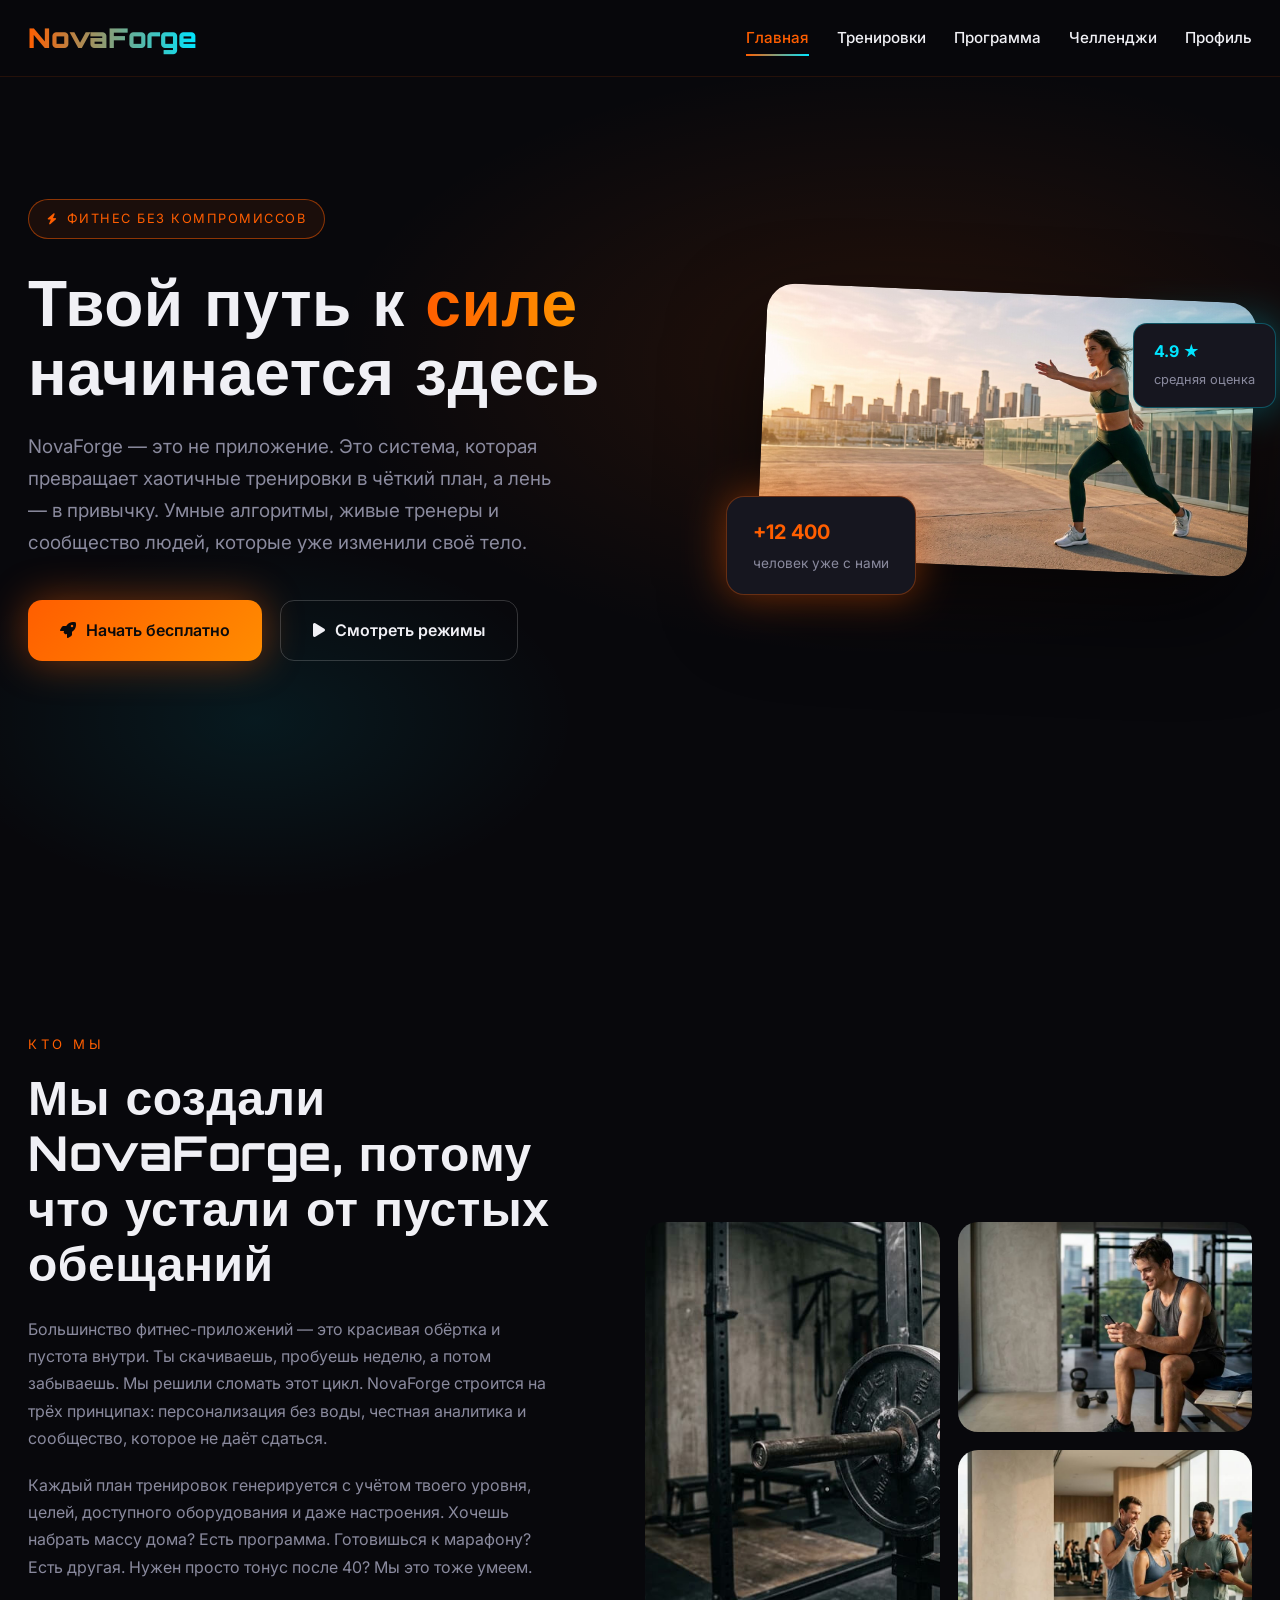
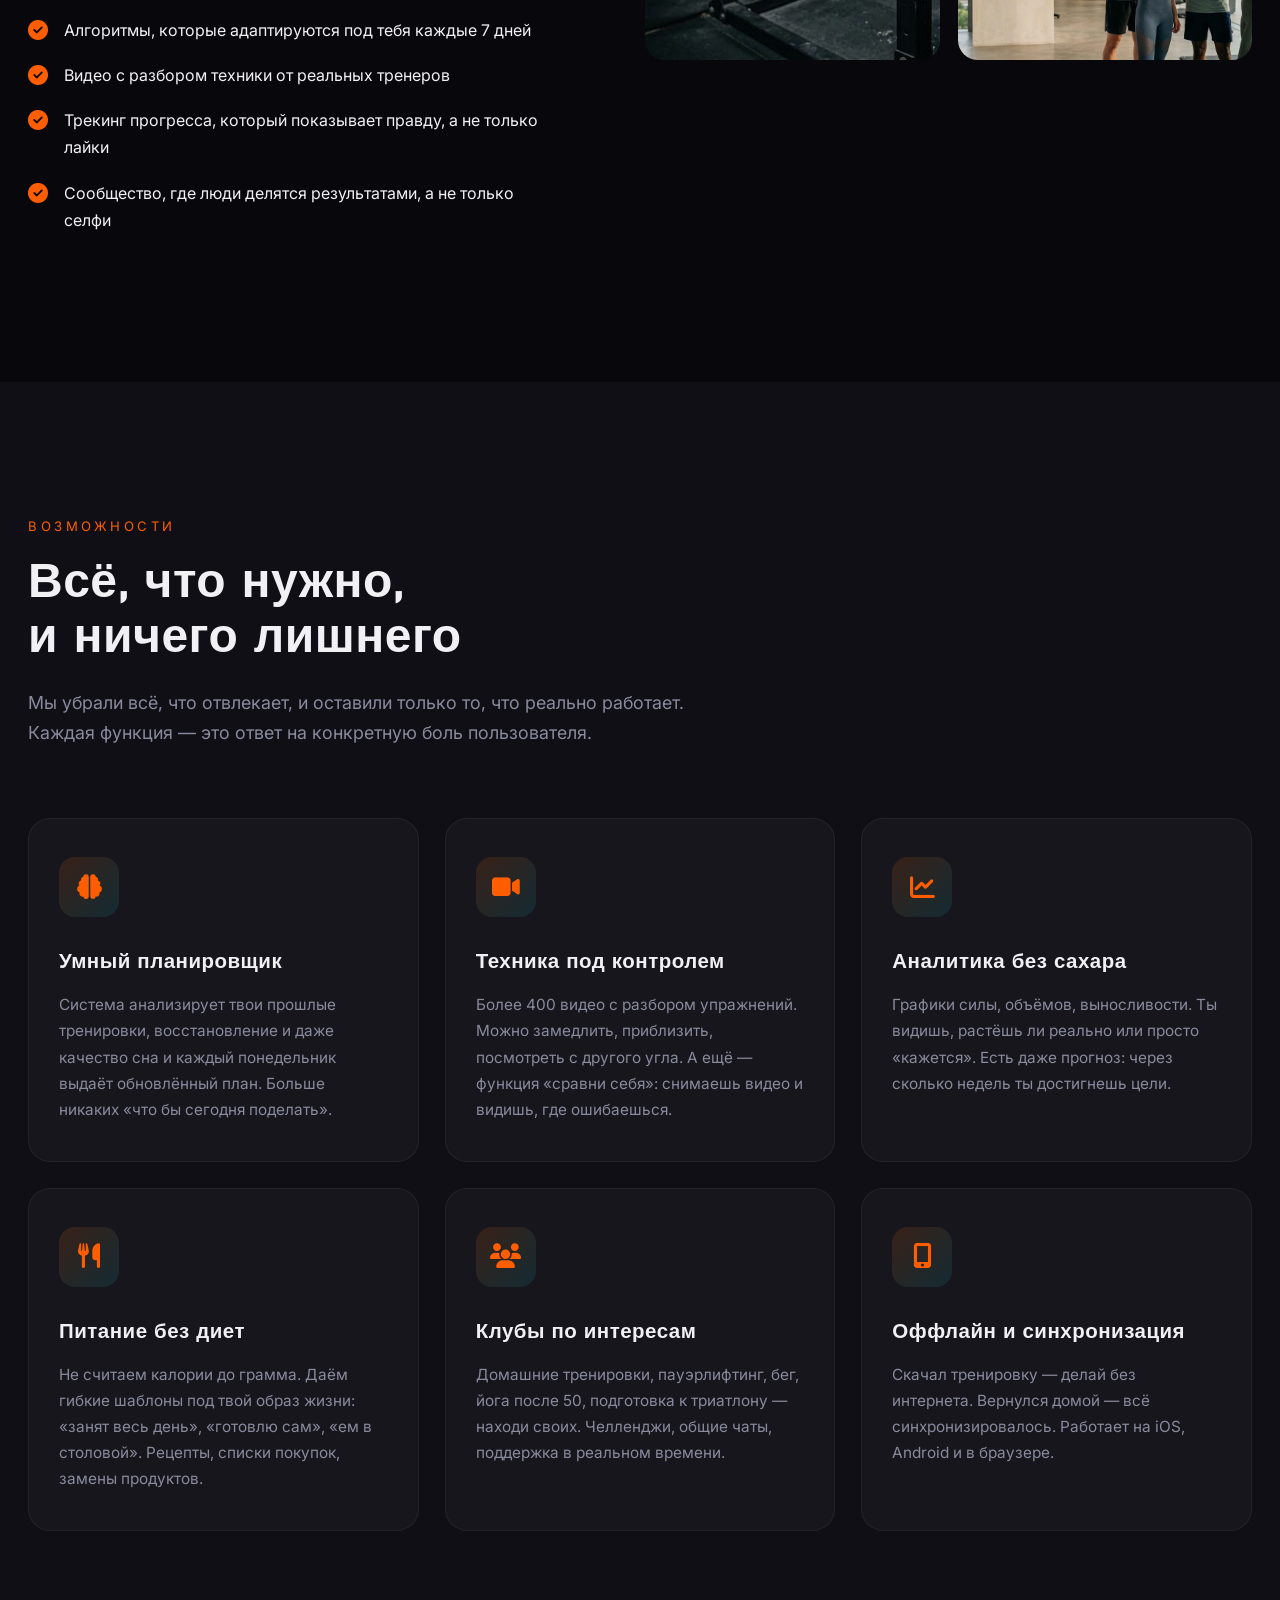
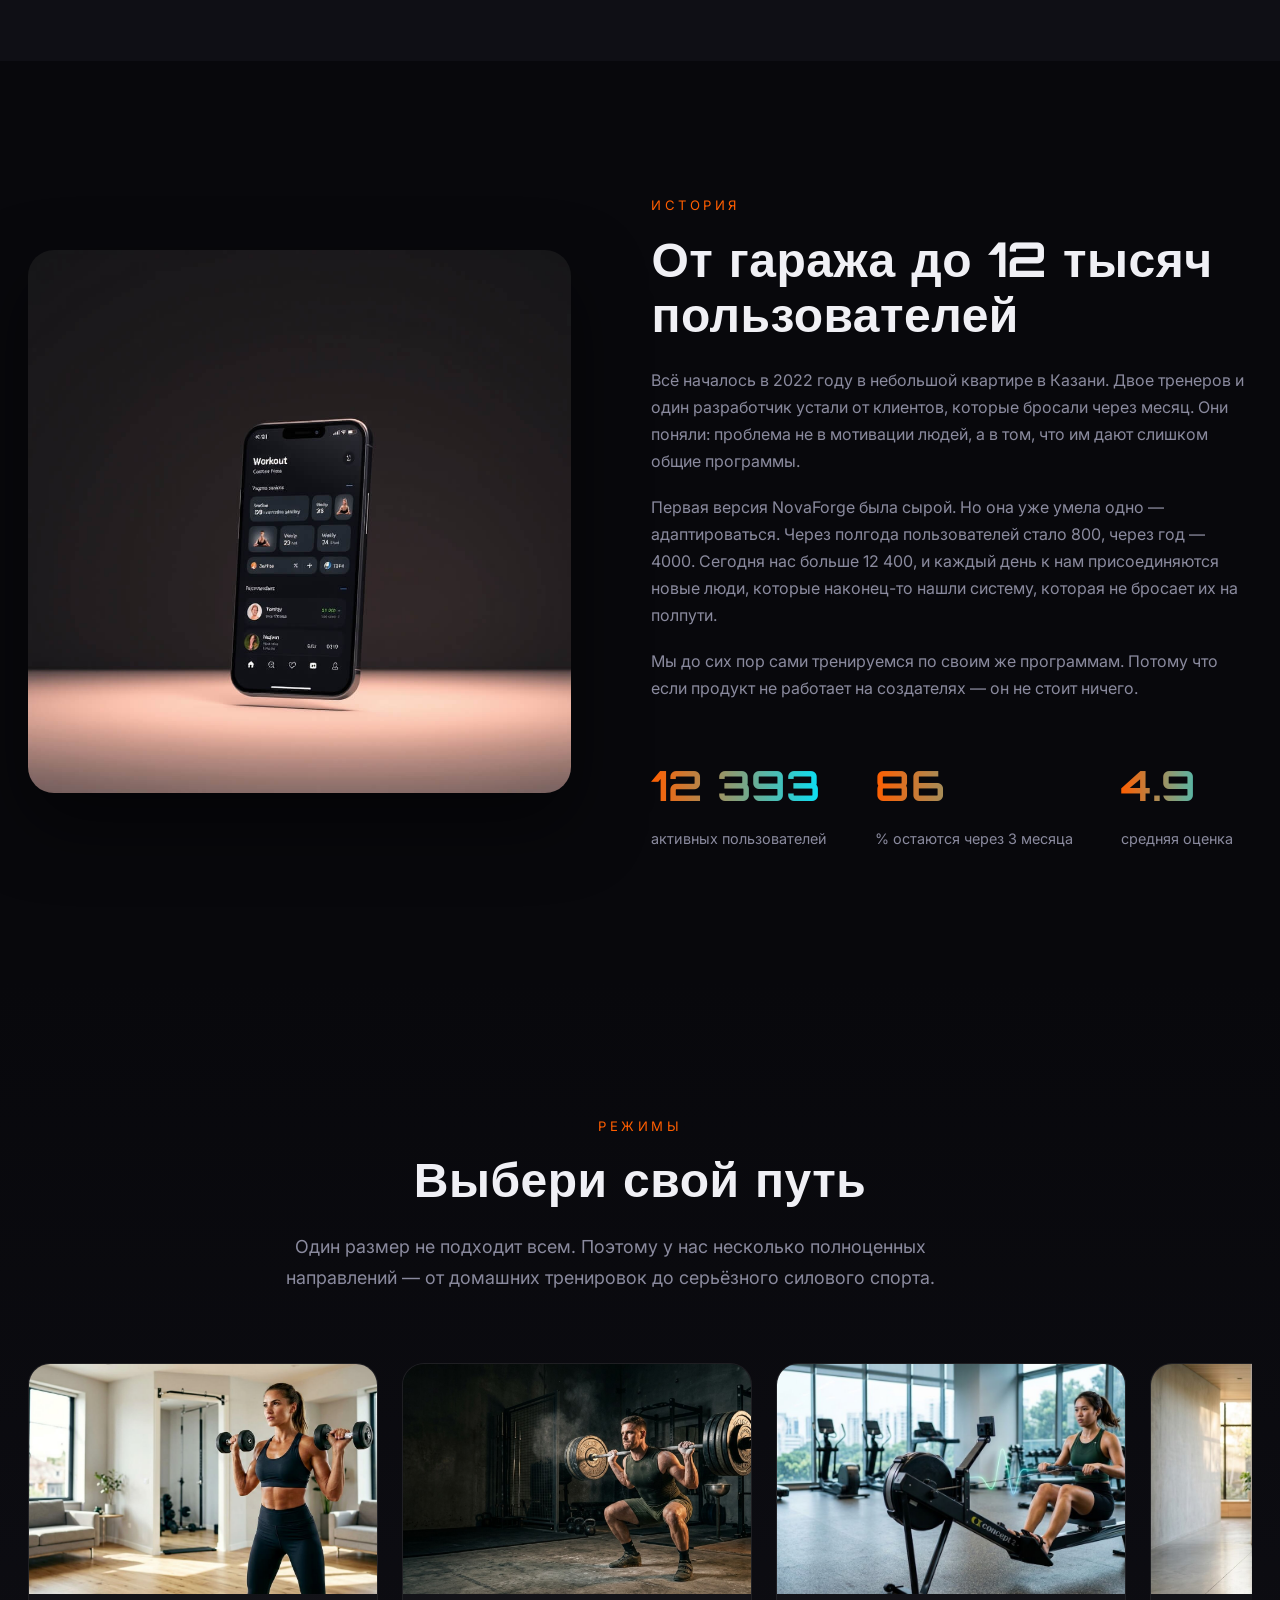
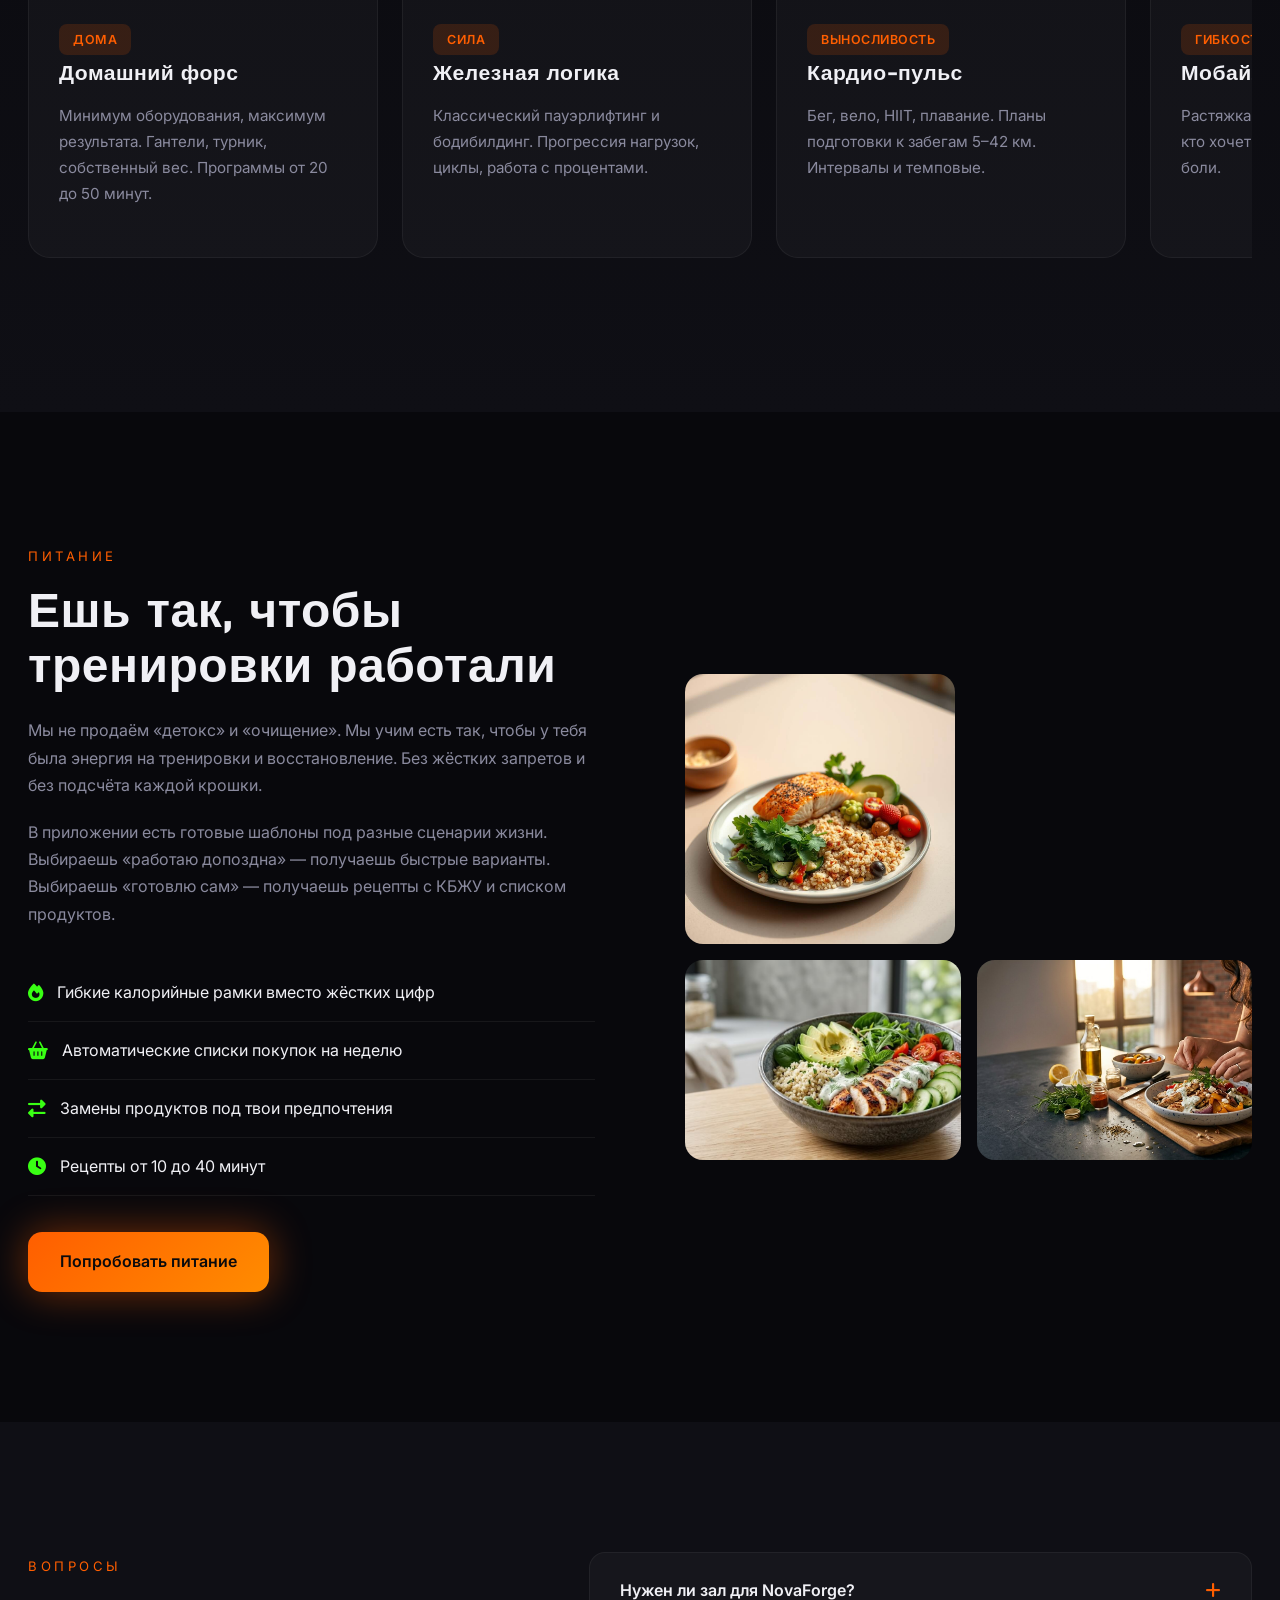
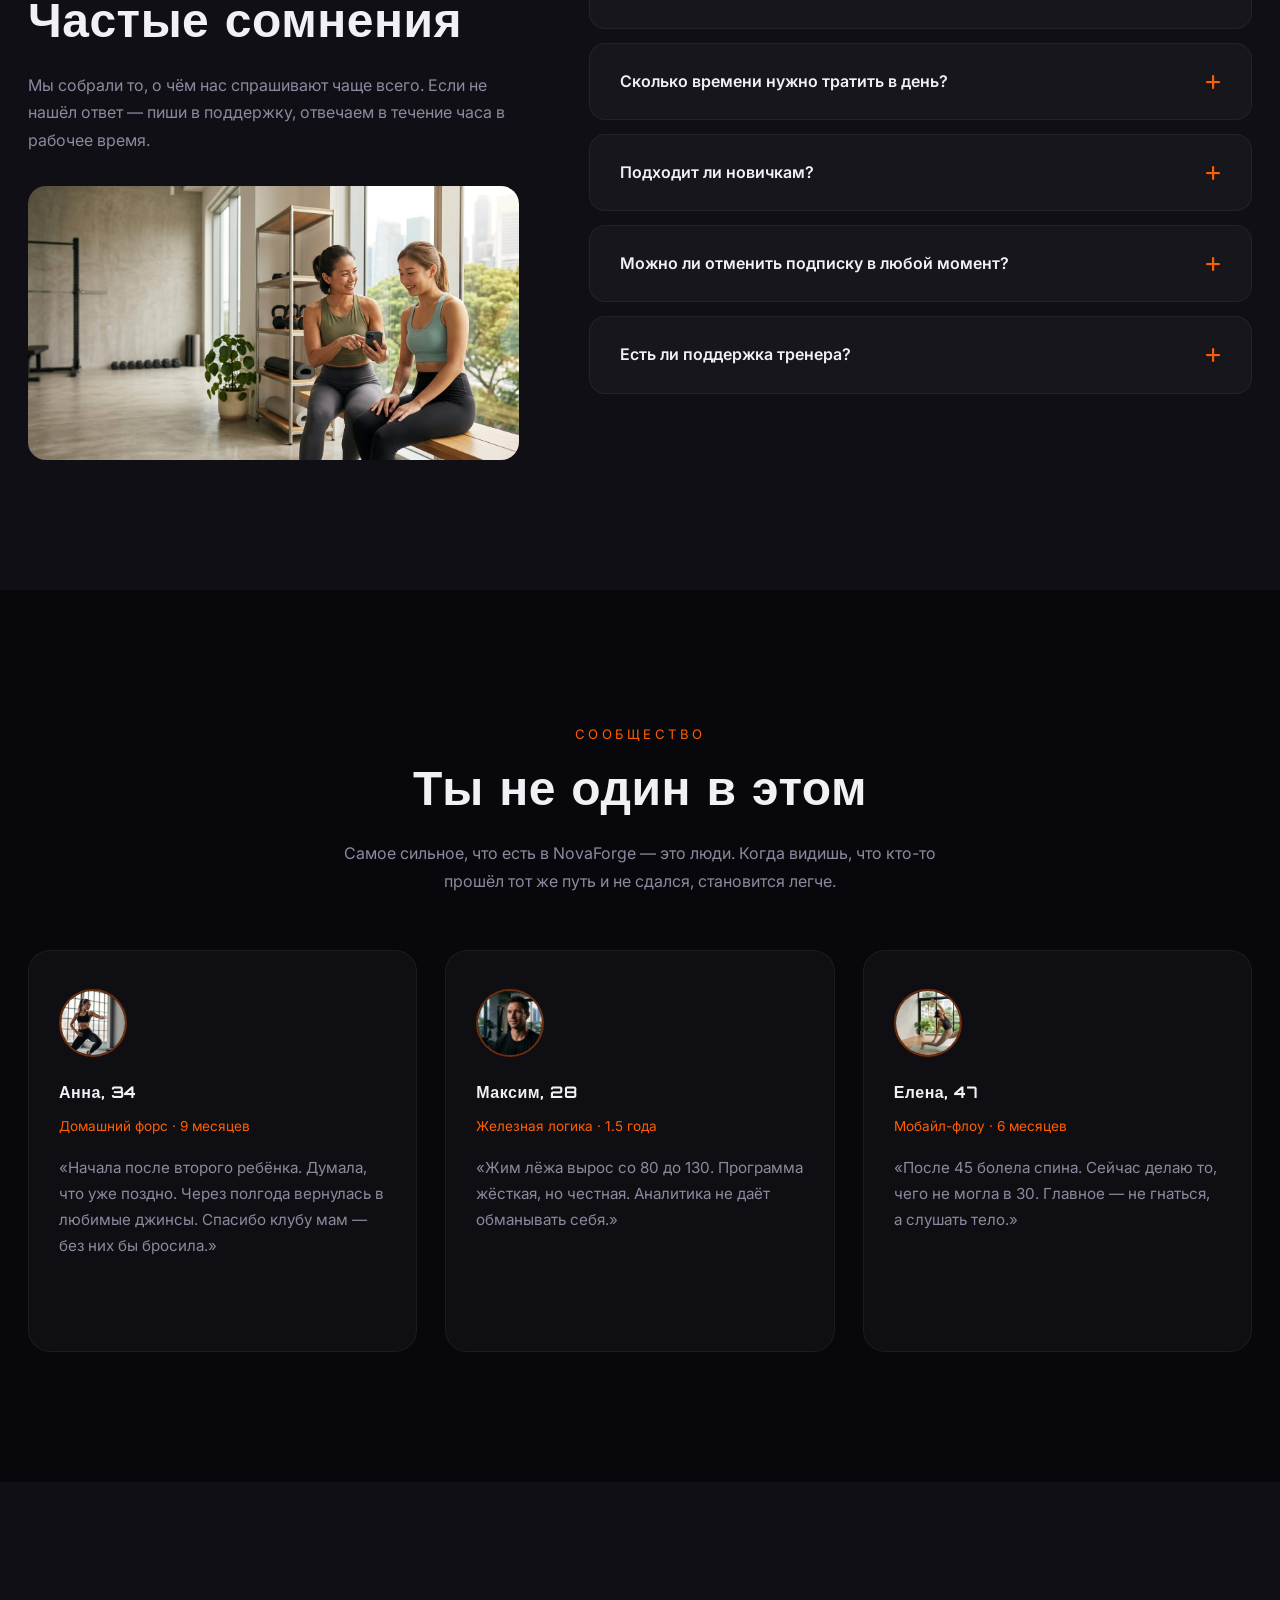
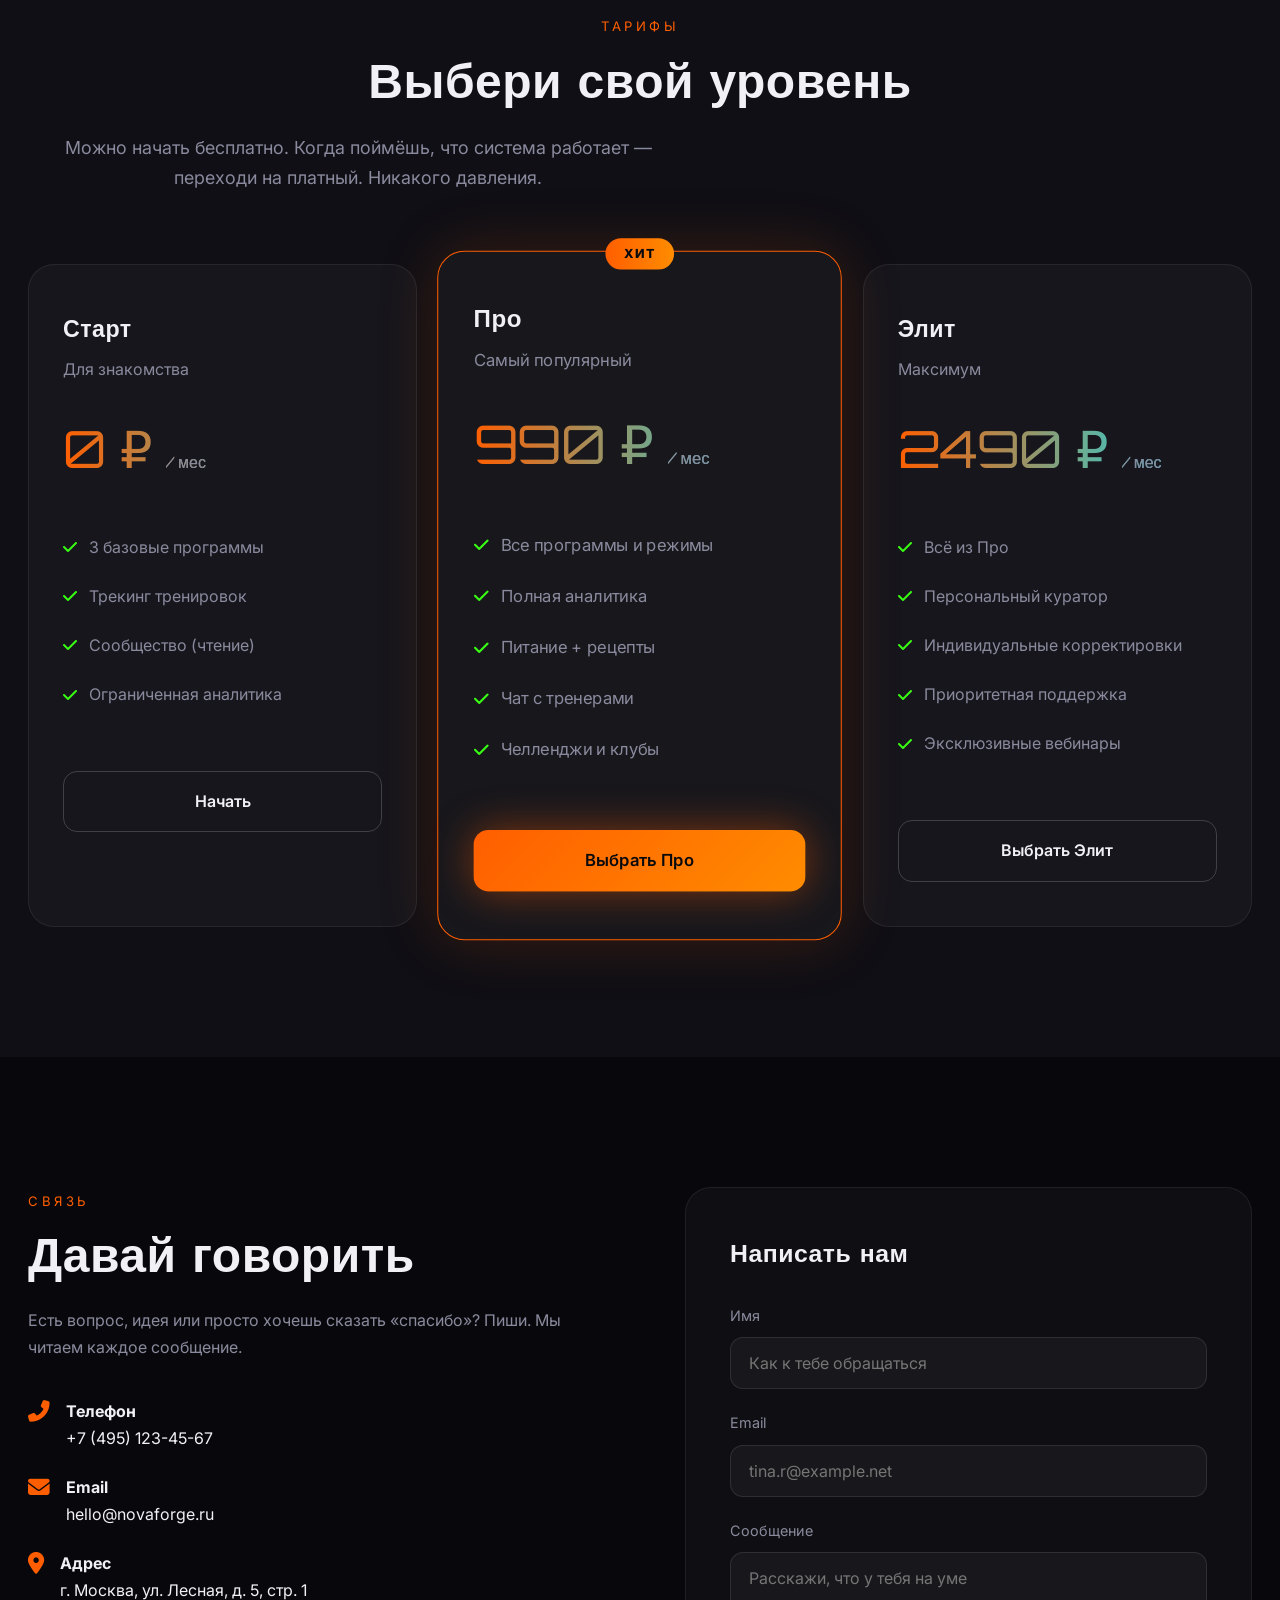
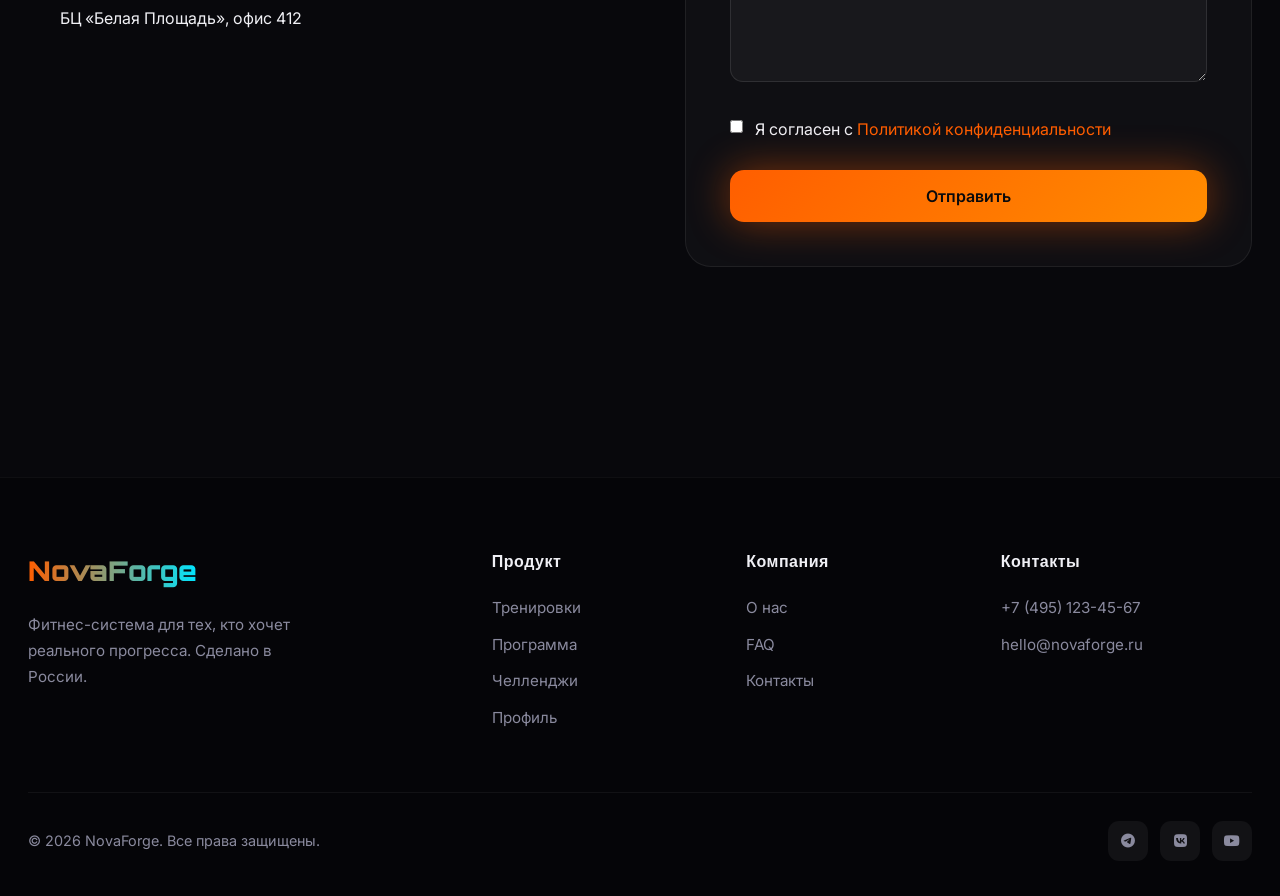
==== index.html @ 3a5d957c "first commit" ====
<!DOCTYPE html>
<html lang="ru">
<head>
<meta charset="UTF-8">
<meta name="viewport" content="width=device-width, initial-scale=1.0">
<title>NovaForge — Фитнес, который меняет правила</title>
<meta name="description" content="NovaForge — мощное фитнес-приложение для реальных результатов. Умные тренировки, питание, аналитика и сообщество. Сделано в России.">
<link rel="stylesheet" href="https://cdnjs.cloudflare.com/ajax/libs/font-awesome/6.5.1/css/all.min.css">
<link rel="stylesheet" href="style.css">
<link href="https://fonts.googleapis.com/css2?family=Orbitron:wght@600;800;900&family=Inter:wght@300;400;500;600;700&display=swap" rel="stylesheet">
</head>
<body>

<!-- HEADER -->
<header id="header">
<div class="container header-inner">
<a href="#" class="logo">NovaForge</a>
<nav class="nav">
<a href="index.html" class="active">Главная</=a>
<a href="training.html">Тренировки</a>
<a href="week.html">Программа</a>
<a href="challenges.html" >Челленджи</a>
<a href="profile.html">Профиль</a>
</nav>
<div class="burger" id="burger">
<span></span><span></span><span></span>
</div>
</div>
</header>

<!-- MOBILE MENU -->
<div class="mobile-menu" id="mobileMenu">
<a href="index.html">Главная</a>
<a href="training.html">Тренировки</a>
<a href="week.html">Программа</a>
<a href="challenges.html">Челленджи</a>
<a href="profile.html">Профиль</a>
</div>

<main>
    <!-- HERO -->
<section class="hero">
<div class="hero-bg"></div>
<div class="container hero-grid">
<div>
<div class="hero-badge"><i class="fas fa-bolt"></i> ФИТНЕС БЕЗ КОМПРОМИССОВ</div>
<h1>Твой путь к <span>силе</span><br>начинается здесь</h1>
<p>NovaForge — это не приложение. Это система, которая превращает хаотичные тренировки в чёткий план, а лень — в привычку. Умные алгоритмы, живые тренеры и сообщество людей, которые уже изменили своё тело.</p>
<div class="hero-btns">
<a href="#pricing" class="btn btn-primary"><i class="fas fa-rocket"></i> Начать бесплатно</a>
<a href="training.html" class="btn btn-outline"><i class="fas fa-play"></i> Смотреть режимы</a>
</div>
</div>
<div class="hero-visual">
<div class="hero-img-wrap">
<img src="images/main.jpeg" alt="NovaForge App">
</div>
<div class="hero-float">
<strong style="color:var(--accent);font-size:1.25rem">+12 400</strong><br>
<span style="font-size:0.85rem;color:var(--muted)">человек уже с нами</span>
</div>
<div class="hero-float2">
<strong style="color:var(--accent2)">4.9 ★</strong><br>
<span style="font-size:0.8rem;color:var(--muted)">средняя оценка</span>
</div>
</div>
</div>
</section>

<!-- ABOUT -->
<section id="about">
<div class="container intro-block">
<div class="intro-text reveal">
<div class="section-label">Кто мы</div>
<h2 class="section-title">Мы создали NovaForge, потому что устали от пустых обещаний</h2>
<p>Большинство фитнес-приложений — это красивая обёртка и пустота внутри. Ты скачиваешь, пробуешь неделю, а потом забываешь. Мы решили сломать этот цикл. NovaForge строится на трёх принципах: персонализация без воды, честная аналитика и сообщество, которое не даёт сдаться.</p>
<p>Каждый план тренировок генерируется с учётом твоего уровня, целей, доступного оборудования и даже настроения. Хочешь набрать массу дома? Есть программа. Готовишься к марафону? Есть другая. Нужен просто тонус после 40? Мы это тоже умеем.</p>
<ul class="intro-list">
<li><i class="fas fa-check-circle"></i> <span>Алгоритмы, которые адаптируются под тебя каждые 7 дней</span></li>
<li><i class="fas fa-check-circle"></i> <span>Видео с разбором техники от реальных тренеров</span></li>
<li><i class="fas fa-check-circle"></i> <span>Трекинг прогресса, который показывает правду, а не только лайки</span></li>
<li><i class="fas fa-check-circle"></i> <span>Сообщество, где люди делятся результатами, а не только селфи</span></li>
</ul>
</div>
<div class="intro-imgs reveal reveal-delay-1">
<img src="images/power2.jpeg" alt="Training">
<img src="images/progress.jpeg" alt="Progress">
<img src="images/community.jpeg" alt="Community">
</div>
</div>
</section>

<!-- FEATURES -->
<section id="features" class="features">
<div class="container">
<div class="reveal">
<div class="section-label">Возможности</div>
<h2 class="section-title">Всё, что нужно,<br>и ничего лишнего</h2>
<p class="section-desc">Мы убрали всё, что отвлекает, и оставили только то, что реально работает. Каждая функция — это ответ на конкретную боль пользователя.</p>
</div>
<div class="features-grid">
<div class="feature-card reveal">
<div class="feature-icon"><i class="fas fa-brain"></i></div>
<h3>Умный планировщик</h3>
<p>Система анализирует твои прошлые тренировки, восстановление и даже качество сна и каждый понедельник выдаёт обновлённый план. Больше никаких «что бы сегодня поделать».</p>
</div>
<div class="feature-card reveal reveal-delay-1">
<div class="feature-icon"><i class="fas fa-video"></i></div>
<h3>Техника под контролем</h3>
<p>Более 400 видео с разбором упражнений. Можно замедлить, приблизить, посмотреть с другого угла. А ещё — функция «сравни себя»: снимаешь видео и видишь, где ошибаешься.</p>
</div>
<div class="feature-card reveal reveal-delay-2">
<div class="feature-icon"><i class="fas fa-chart-line"></i></div>
<h3>Аналитика без сахара</h3>
<p>Графики силы, объёмов, выносливости. Ты видишь, растёшь ли реально или просто «кажется». Есть даже прогноз: через сколько недель ты достигнешь цели.</p>
</div>
<div class="feature-card reveal">
<div class="feature-icon"><i class="fas fa-utensils"></i></div>
<h3>Питание без диет</h3>
<p>Не считаем калории до грамма. Даём гибкие шаблоны под твой образ жизни: «занят весь день», «готовлю сам», «ем в столовой». Рецепты, списки покупок, замены продуктов.</p>
</div>
<div class="feature-card reveal reveal-delay-1">
<div class="feature-icon"><i class="fas fa-users"></i></div>
<h3>Клубы по интересам</h3>
<p>Домашние тренировки, пауэрлифтинг, бег, йога после 50, подготовка к триатлону — находи своих. Челленджи, общие чаты, поддержка в реальном времени.</p>
</div>
<div class="feature-card reveal reveal-delay-2">
<div class="feature-icon"><i class="fas fa-mobile-alt"></i></div>
<h3>Оффлайн и синхронизация</h3>
<p>Скачал тренировку — делай без интернета. Вернулся домой — всё синхронизировалось. Работает на iOS, Android и в браузере.</p>
</div>
</div>
</div>
</section>

<!-- STORY -->
<section>
<div class="container story">
<div class="story-img reveal">
<img src="images/app.jpg" alt="История NovaForge">
</div>
<div class="story-content reveal reveal-delay-1">
<div class="section-label">История</div>
<h2 class="section-title">От гаража до 12 тысяч пользователей</h2>
<p>Всё началось в 2022 году в небольшой квартире в Казани. Двое тренеров и один разработчик устали от клиентов, которые бросали через месяц. Они поняли: проблема не в мотивации людей, а в том, что им дают слишком общие программы.</p>
<p>Первая версия NovaForge была сырой. Но она уже умела одно — адаптироваться. Через полгода пользователей стало 800, через год — 4000. Сегодня нас больше 12 400, и каждый день к нам присоединяются новые люди, которые наконец-то нашли систему, которая не бросает их на полпути.</p>
<p>Мы до сих пор сами тренируемся по своим же программам. Потому что если продукт не работает на создателях — он не стоит ничего.</p>
<div class="story-stats">
<div class="stat"><h4 class="counter" data-target="12400">0</h4><span>активных пользователей</span></div>
<div class="stat"><h4 class="counter" data-target="87">0</h4><span>% остаются через 3 месяца</span></div>
<div class="stat"><h4 class="counter" data-target="4.9" data-decimal="1">0</h4><span>средняя оценка</span></div>
</div>
</div>
</div>
</section>

<!-- MODES -->
<section id="modes" class="modes">
<div class="container">
<div class="modes-header reveal">
<div class="section-label">Режимы</div>
<h2 class="section-title">Выбери свой путь</h2>
<p class="section-desc">Один размер не подходит всем. Поэтому у нас несколько полноценных направлений — от домашних тренировок до серьёзного силового спорта.</p>
</div>
<div class="modes-slider">
<div class="mode-card reveal">
<img src="images/home.jpg" alt="Домашние тренировки">
<div class="mode-body">
<span class="mode-tag">ДОМА</span>
<h3>Домашний форс</h3>
<p>Минимум оборудования, максимум результата. Гантели, турник, собственный вес. Программы от 20 до 50 минут.</p>
</div>
</div>
<div class="mode-card reveal reveal-delay-1">
<img src="images/power.jpeg" alt="Силовой">
<div class="mode-body">
<span class="mode-tag">СИЛА</span>
<h3>Железная логика</h3>
<p>Классический пауэрлифтинг и бодибилдинг. Прогрессия нагрузок, циклы, работа с процентами.</p>
</div>
</div>
<div class="mode-card reveal reveal-delay-2">
<img src="images/running2.jpeg" alt="Кардио">
<div class="mode-body">
<span class="mode-tag">ВЫНОСЛИВОСТЬ</span>
<h3>Кардио-пульс</h3>
<p>Бег, вело, HIIT, плавание. Планы подготовки к забегам 5–42 км. Интервалы и темповые.</p>
</div>
</div>
<div class="mode-card reveal reveal-delay-3">
<img src="images/yoga.jpeg" alt="Мобильность">
<div class="mode-body">
<span class="mode-tag">ГИБКОСТЬ</span>
<h3>Мобайл-флоу</h3>
<p>Растяжка, йога, мобилити. Для тех, кто хочет двигаться свободно и без боли.</p>
</div>
</div>
</div>
</div>
</section>

<!-- NUTRITION -->
<section id="nutrition">
<div class="container nutrition">
<div class="nutrition-text reveal">
<div class="section-label">Питание</div>
<h2 class="section-title">Ешь так, чтобы тренировки работали</h2>
<p>Мы не продаём «детокс» и «очищение». Мы учим есть так, чтобы у тебя была энергия на тренировки и восстановление. Без жёстких запретов и без подсчёта каждой крошки.</p>
<p>В приложении есть готовые шаблоны под разные сценарии жизни. Выбираешь «работаю допоздна» — получаешь быстрые варианты. Выбираешь «готовлю сам» — получаешь рецепты с КБЖУ и списком продуктов.</p>
<ul class="nutrition-list">
<li><i class="fas fa-fire"></i> Гибкие калорийные рамки вместо жёстких цифр</li>
<li><i class="fas fa-shopping-basket"></i> Автоматические списки покупок на неделю</li>
<li><i class="fas fa-exchange-alt"></i> Замены продуктов под твои предпочтения</li>
<li><i class="fas fa-clock"></i> Рецепты от 10 до 40 минут</li>
</ul>
<a href="#pricing" class="btn btn-primary">Попробовать питание</a>
</div>
<div class="nutrition-imgs reveal reveal-delay-1">
<img src="images/food.jpg" alt="Здоровое питание">
<img src="images/food2.jpeg" alt="Рецепт">
<img src="images/food3.jpeg" alt="Макросы">
</div>
</div>
</section>

<!-- FAQ -->
<section id="faq" class="faq">
<div class="container faq-grid">
<div class="faq-left reveal">
<div class="section-label">Вопросы</div>
<h2 class="section-title">Частые сомнения</h2>
<p>Мы собрали то, о чём нас спрашивают чаще всего. Если не нашёл ответ — пиши в поддержку, отвечаем в течение часа в рабочее время.</p>
<img src="images/support.jpeg" alt="Поддержка" style="border-radius:18px;margin-top:20px">
</div>
<div class="accordion reveal reveal-delay-1">
<div class="acc-item">
<div class="acc-header">Нужен ли зал для NovaForge? <i class="fas fa-plus"></i></div>
<div class="acc-body"><p>Нет. Есть полноценные домашние программы. Но если у тебя есть зал — ещё лучше. Система сама предложит варианты под доступное оборудование.</p></div>
</div>
<div class="acc-item">
<div class="acc-header">Сколько времени нужно тратить в день? <i class="fas fa-plus"></i></div>
<div class="acc-body"><p>От 25 до 70 минут. Ты сам выбираешь объём. Даже 3 короткие тренировки в неделю уже дают заметный прогресс при правильном подходе.</p></div>
</div>
<div class="acc-item">
<div class="acc-header">Подходит ли новичкам? <i class="fas fa-plus"></i></div>
<div class="acc-body"><p>Да. Есть отдельный стартовый трек на 8 недель, где мы учим технике и постепенно вводим нагрузку. Многие начинают с нуля и через полгода уже не узнают себя.</p></div>
</div>
<div class="acc-item">
<div class="acc-header">Можно ли отменить подписку в любой момент? <i class="fas fa-plus"></i></div>
<div class="acc-body"><p>Конечно. Никаких автоматических продлений без твоего согласия. Отмена занимает 15 секунд в настройках аккаунта.</p></div>
</div>
<div class="acc-item">
<div class="acc-header">Есть ли поддержка тренера? <i class="fas fa-plus"></i></div>
<div class="acc-body"><p>В тарифе Pro — да. Можно задавать вопросы живым тренерам в чате. Отвечают обычно в течение нескольких часов.</p></div>
</div>
</div>
</div>
</section>


<!-- COMMUNITY -->
<section class="community">
<div class="container">
<div class="reveal">
<div class="section-label">Сообщество</div>
<h2 class="section-title">Ты не один в этом</h2>
<p>Самое сильное, что есть в NovaForge — это люди. Когда видишь, что кто-то прошёл тот же путь и не сдался, становится легче.</p>
</div>
<div class="community-cards">
<div class="comm-card reveal">
<img src="images/woman.jpg" alt="Анна">
<h4>Анна, 34</h4>
<span>Домашний форс · 9 месяцев</span>
<p>«Начала после второго ребёнка. Думала, что уже поздно. Через полгода вернулась в любимые джинсы. Спасибо клубу мам — без них бы бросила.»</p>
</div>
<div class="comm-card reveal reveal-delay-1">
<img src="images/man2.jpeg" alt="Максим">
<h4>Максим, 28</h4>
<span>Железная логика · 1.5 года</span>
<p>«Жим лёжа вырос со 80 до 130. Программа жёсткая, но честная. Аналитика не даёт обманывать себя.»</p>
</div>
<div class="comm-card reveal reveal-delay-2">
<img src="images/yoga2.jpeg" alt="Елена">
<h4>Елена, 47</h4>
<span>Мобайл-флоу · 6 месяцев</span>
<p>«После 45 болела спина. Сейчас делаю то, чего не могла в 30. Главное — не гнаться, а слушать тело.»</p>
</div>
</div>
</div>
</section>

<!-- PRICING -->
<section id="pricing" class="pricing">
<div class="container">
<div class="pricing-header reveal">
<div class="section-label">Тарифы</div>
<h2 class="section-title">Выбери свой уровень</h2>
<p class="section-desc">Можно начать бесплатно. Когда поймёшь, что система работает — переходи на платный. Никакого давления.</p>
</div>
<div class="pricing-grid">
<div class="price-card reveal">
<h3>Старт</h3>
<p style="color:var(--muted)">Для знакомства</p>
<div class="price">0 ₽ <span>/ мес</span></div>
<ul>
<li><i class="fas fa-check"></i> 3 базовые программы</li>
<li><i class="fas fa-check"></i> Трекинг тренировок</li>
<li><i class="fas fa-check"></i> Сообщество (чтение)</li>
<li><i class="fas fa-check"></i> Ограниченная аналитика</li>
</ul>
<a href="#contact" class="btn btn-outline" style="width:100%;justify-content:center;margin-top:22px">Начать</a>
</div>
<div class="price-card popular reveal reveal-delay-1">
<h3>Про</h3>
<p style="color:var(--muted)">Самый популярный</p>
<div class="price">990 ₽ <span>/ мес</span></div>
<ul>
<li><i class="fas fa-check"></i> Все программы и режимы</li>
<li><i class="fas fa-check"></i> Полная аналитика</li>
<li><i class="fas fa-check"></i> Питание + рецепты</li>
<li><i class="fas fa-check"></i> Чат с тренерами</li>
<li><i class="fas fa-check"></i> Челленджи и клубы</li>
</ul>
<a href="#contact" class="btn btn-primary" style="width:100%;justify-content:center;margin-top:22px">Выбрать Про</a>
</div>
<div class="price-card reveal reveal-delay-2">
<h3>Элит</h3>
<p style="color:var(--muted)">Максимум</p>
<div class="price">2490 ₽ <span>/ мес</span></div>
<ul>
<li><i class="fas fa-check"></i> Всё из Про</li>
<li><i class="fas fa-check"></i> Персональный куратор</li>
<li><i class="fas fa-check"></i> Индивидуальные корректировки</li>
<li><i class="fas fa-check"></i> Приоритетная поддержка</li>
<li><i class="fas fa-check"></i> Эксклюзивные вебинары</li>
</ul>
<a href="#contact" class="btn btn-outline" style="width:100%;justify-content:center;margin-top:22px">Выбрать Элит</a>
</div>
</div>
</div>
</section>

<!-- CONTACT -->
<section id="contact">
<div class="container contact">
<div class="contact-info reveal">
<div class="section-label">Связь</div>
<h2 class="section-title">Давай говорить</h2>
<p>Есть вопрос, идея или просто хочешь сказать «спасибо»? Пиши. Мы читаем каждое сообщение.</p>
<div class="contact-details">
<div class="contact-item">
<i class="fas fa-phone-alt"></i>
<div>
<strong>Телефон</strong><br>
<a href="tel:+74951234567">+7 (495) 123-45-67</a>
</div>
</div>
<div class="contact-item">
<i class="fas fa-envelope"></i>
<div>
<strong>Email</strong><br>
<a href="mailto:hello@novaforge.ru">hello@novaforge.ru</a>
</div>
</div>
<div class="contact-item">
<i class="fas fa-map-marker-alt"></i>
<div>
<strong>Адрес</strong><br>
г. Москва, ул. Лесная, д. 5, стр. 1<br>
БЦ «Белая Площадь», офис 412
</div>
</div>
</div>
</div>
<div class="form-box reveal reveal-delay-1">
<h3>Написать нам</h3>
<form method="post">
<div class="form-group">
<label for="name">Имя</label>
<input type="text" id="name" name="name" required placeholder="Как к тебе обращаться">
</div>
<div class="form-group">
<label for="email">Email</label>
<input type="email" id="email" name="email" required placeholder="tina.r@example.net">
</div>
<div class="form-group">
<label for="message">Сообщение</label>
<textarea id="message" name="message" required placeholder="Расскажи, что у тебя на уме"></textarea>
</div>
<div class="checkbox">
<input type="checkbox" id="privacy" name="privacy" required>
<label for="privacy">Я согласен с <a href="#privacy">Политикой конфиденциальности</a></label>
</div>
<button type="submit" class="btn btn-primary">Отправить</button>
</form>
</div>
</div>
</section>
</main>

<footer>
<div class="container">
<div class="footer-grid">
<div class="footer-brand"><a href="index.html" class="logo">NovaForge</a><p>Фитнес-система для тех, кто хочет реального прогресса. Сделано в России.</p></div>
<div class="footer-col"><h4>Продукт</h4><a href="training.html">Тренировки</a><a href="week.html">Программа</a><a href="challenges.html">Челленджи</a><a href="profile.html">Профиль</a></div>
<div class="footer-col"><h4>Компания</h4><a href="index.html#about">О нас</a><a href="index.html#faq">FAQ</a><a href="index.html#contact">Контакты</a></div>
<div class="footer-col"><h4>Контакты</h4><a href="tel:+74951234567">+7 (495) 123-45-67</a><a href="mailto:hello@novaforge.ru">hello@novaforge.ru</a></div>
</div>
<div class="footer-bottom">
<span>© 2026 NovaForge. Все права защищены.</span>
<div class="socials"><a href="#"><i class="fab fa-telegram"></i></a><a href="#"><i class="fab fa-vk"></i></a><a href="#"><i class="fab fa-youtube"></i></a></div>
</div>
</div>
</footer>

<script src="script.js"></script>
</body>
</html>
---- style.css ----
* {
  margin: 0;
  padding: 0;
  box-sizing: border-box;
  scroll-behavior: smooth;
}

:root {
  --bg: #08080c;
  --bg2: #0f0f15;
  --bg3: #16161f;
  --accent: #ff5e00;
  --accent2: #00e5ff;
  --accent3: #39ff14;
  --text: #f0f0f5;
  --muted: #8a8a9e;
  --card: rgba(255,255,255,0.03);
  --glow-orange: 0 0 40px rgba(255,94,0,0.45);
  --glow-cyan: 0 0 40px rgba(0,229,255,0.35);
}

body {
  background: var(--bg);
  color: var(--text);
  font-family: 'Inter',sans-serif;
  line-height: 1.7;
  overflow-x: hidden;
}

body.menu-open {
  overflow: hidden;
}

.container {
  max-width: 1420px;
  margin: 0 auto;
  padding: 0 28px;
}

h1,h2,h3,h4 {
  font-family: 'Orbitron',sans-serif;
  letter-spacing: 0.5px;
}

a {
  color: inherit;
  text-decoration: none;
}

img {
  max-width: 100%;
  display: block;
}

header {
  position: fixed;
  top: 0;
  left: 0;
  width: 100%;
  z-index: 1000;
  background: rgba(8,8,12,0.92);
  backdrop-filter: blur(18px);
  border-bottom: 1px solid rgba(255,94,0,0.12);
  transition: all .4s;
}

header.scrolled {
  box-shadow: 0 10px 40px rgba(0,0,0,0.5);
}

.header-inner {
  display: flex;
  align-items: center;
  justify-content: space-between;
  height: 76px;
}

.logo {
  font-family: 'Orbitron',sans-serif;
  font-size: 1.7rem;
  font-weight: 900;
  background: linear-gradient(90deg,var(--accent),var(--accent2));
  -webkit-background-clip: text;
  -webkit-text-fill-color: transparent;
  transition: transform .3s;
}

.logo:hover {
  transform: scale(1.05);
}

.nav {
  display: flex;
  gap: 28px;
}

.nav a {
  font-weight: 500;
  font-size: 0.95rem;
  position: relative;
  transition: color .3s;
}

.nav a:hover {
  color: var(--accent);
}

.nav a::after {
  content: '';
  position: absolute;
  bottom: -5px;
  left: 0;
  width: 0;
  height: 2px;
  background: linear-gradient(90deg,var(--accent),var(--accent2));
  transition: width .35s;
}

.nav a:hover::after {
  width: 100%;
}

.burger {
  display: none;
  flex-direction: column;
  gap: 6px;
  cursor: pointer;
  z-index: 1001;
}

.burger span {
  width: 28px;
  height: 2.5px;
  background: var(--text);
  transition: all .35s;
  border-radius: 2px;
}

.burger.active span:nth-child(1) {
  transform: rotate(45deg) translate(6px,6px);
}

.burger.active span:nth-child(2) {
  opacity: 0;
  transform: translateX(-10px);
}

.burger.active span:nth-child(3) {
  transform: rotate(-45deg) translate(6px,-6px);
}

.mobile-menu {
  position: fixed;
  top: 0;
  right: -100%;
  width: 100%;
  max-width: 400px;
  height: 100vh;
  background: var(--bg2);
  z-index: 999;
  padding: 110px 40px 40px;
  transition: right .45s;
  display: flex;
  flex-direction: column;
  gap: 28px;
  box-shadow: -20px 0 60px rgba(0,0,0,0.6);
}

.mobile-menu.open {
  right: 0;
}

.mobile-menu a {
  font-size: 1.3rem;
  font-weight: 600;
  transition: color .3s,transform .3s;
}

.mobile-menu a:hover {
  color: var(--accent);
  transform: translateX(8px);
}

.hero {
  min-height: 100vh;
  display: flex;
  align-items: center;
  position: relative;
  padding-top: 90px;
  overflow: hidden;
}

.hero-bg {
  position: absolute;
  inset: 0;
  background: radial-gradient(ellipse 80% 60% at 70% 40%,rgba(255,94,0,0.12),transparent 55%),radial-gradient(ellipse 50% 40% at 20% 80%,rgba(0,229,255,0.08),transparent 50%);
  pointer-events: none;
  animation: pulseBg 8s ease-in-out infinite alternate;
}

@keyframes pulseBg{
0%{opacity:0.7}100%{opacity:1}
}

.hero-grid {
  display: grid;
  grid-template-columns: 1.15fr 0.85fr;
  gap: 70px;
  align-items: center;
  position: relative;
  z-index: 2;
}

.hero-badge {
  display: inline-flex;
  align-items: center;
  gap: 8px;
  padding: 8px 18px;
  border: 1px solid rgba(255,94,0,0.5);
  border-radius: 40px;
  font-size: 0.8rem;
  color: var(--accent);
  margin-bottom: 28px;
  letter-spacing: 1.5px;
  background: rgba(255,94,0,0.08);
  animation: fadeUp 0.8s ease both;
}

.hero-badge i {
  font-size: 0.7rem;
}

.hero h1 {
  font-size: clamp(2.5rem,6.2vw,4rem);
  line-height: 1.08;
  margin-bottom: 26px;
  animation: fadeUp 0.9s 0.1s ease both;
}

.hero h1 span {
  background: linear-gradient(90deg,var(--accent),#ff9500);
  -webkit-background-clip: text;
  -webkit-text-fill-color: transparent;
  position: relative;
}

.hero p {
  font-size: 1.18rem;
  color: var(--muted);
  max-width: 540px;
  margin-bottom: 40px;
  animation: fadeUp 1s 0.2s ease both;
}

.hero-btns {
  display: flex;
  gap: 18px;
  flex-wrap: wrap;
  animation: fadeUp 1.1s 0.3s ease both;
}

.btn {
  display: inline-flex;
  align-items: center;
  gap: 10px;
  padding: 16px 32px;
  border-radius: 14px;
  font-weight: 600;
  font-size: 1rem;
  transition: all .35s;
  cursor: pointer;
  border: none;
  position: relative;
  overflow: hidden;
  font-family: inherit;
}

.btn-primary {
  background: linear-gradient(135deg,var(--accent),#ff8c00);
  color: #0a0a0c;
  box-shadow: var(--glow-orange);
}

.btn-primary:hover {
  transform: translateY(-4px) scale(1.03);
  box-shadow: 0 0 50px rgba(255,94,0,0.6);
}

.btn-primary::after {
  content: '';
  position: absolute;
  inset: 0;
  background: linear-gradient(90deg,transparent,rgba(255,255,255,0.25),transparent);
  transform: translateX(-100%);
  transition: transform .6s;
}

.btn-primary:hover::after {
  transform: translateX(100%);
}

.btn-outline {
  background: transparent;
  border: 1.5px solid rgba(255,255,255,0.18);
  color: var(--text);
}

.btn-outline:hover {
  border-color: var(--accent2);
  color: var(--accent2);
  box-shadow: var(--glow-cyan);
  transform: translateY(-3px);
}

.hero-visual {
  position: relative;
  animation: fadeUp 1.2s 0.25s ease both;
}

.hero-img-wrap {
  border-radius: 28px;
  overflow: hidden;
  box-shadow: 0 40px 90px rgba(0,0,0,0.6);
  transform: rotate(2.5deg);
  transition: transform .6s;
  position: relative;
}

.hero-img-wrap:hover {
  transform: rotate(0deg) scale(1.02);
}

.hero-img-wrap img {
  width: 100%;
  height: auto;
  display: block;
}

.hero-float {
  position: absolute;
  bottom: -28px;
  left: -36px;
  background: var(--bg3);
  padding: 18px 26px;
  border-radius: 18px;
  border: 1px solid rgba(255,94,0,0.35);
  box-shadow: var(--glow-orange);
  animation: floatY 4.5s ease-in-out infinite;
}

.hero-float2 {
  position: absolute;
  top: 30px;
  right: -24px;
  background: var(--bg3);
  padding: 14px 20px;
  border-radius: 14px;
  border: 1px solid rgba(0,229,255,0.3);
  box-shadow: var(--glow-cyan);
  animation: floatY 5s 0.8s ease-in-out infinite;
}

@keyframes floatY{
0%,100%{transform:translateY(0)}50%{transform:translateY(-14px)}
}

@keyframes fadeUp{
from{opacity:0;transform:translateY(40px)}to{opacity:1;transform:translateY(0)}
}

section {
  padding: 130px 0;
  position: relative;
}

.section-label {
  font-size: 0.82rem;
  color: var(--accent);
  letter-spacing: 3.5px;
  text-transform: uppercase;
  margin-bottom: 14px;
  display: inline-block;
}

.section-title {
  font-size: clamp(2rem,4.2vw,3rem);
  margin-bottom: 26px;
  line-height: 1.15;
}

.section-desc {
  color: var(--muted);
  max-width: 660px;
  font-size: 1.12rem;
}

.reveal {
  opacity: 0;
  transform: translateY(40px);
  transition: all 0.8s cubic-bezier(0.22,1,0.36,1);
}

.reveal.active {
  opacity: 1;
  transform: translateY(0);
}

.reveal-delay-1 {
  transition-delay: 0.12s;
}

.reveal-delay-2 {
  transition-delay: 0.24s;
}

.reveal-delay-3 {
  transition-delay: 0.36s;
}

.intro-block {
  display: grid;
  grid-template-columns: 1fr 1.15fr;
  gap: 90px;
  align-items: center;
}

.intro-text p {
  margin-bottom: 20px;
  color: var(--muted);
}

.intro-list {
  margin-top: 36px;
}

.intro-list li {
  display: flex;
  gap: 16px;
  margin-bottom: 18px;
  align-items: flex-start;
  transition: transform .3s;
}

.intro-list li:hover {
  transform: translateX(6px);
}

.intro-list i {
  color: var(--accent);
  font-size: 1.25rem;
  margin-top: 3px;
  flex-shrink: 0;
}

.intro-imgs {
  display: grid;
  grid-template-columns: 1fr 1fr;
  gap: 18px;
}

.intro-imgs img {
  border-radius: 20px;
  object-fit: cover;
  transition: transform .5s,box-shadow .5s;
}

.intro-imgs img:hover {
  transform: scale(1.04);
  box-shadow: 0 20px 50px rgba(255,94,0,0.2);
}

.intro-imgs img:first-child {
  grid-row: span 2;
  height: 100%;
  min-height: 420px;
}

.intro-imgs img:not(:first-child) {
  height: 210px;
}

.features {
  background: var(--bg2);
}

.features-grid {
  display: grid;
  grid-template-columns: repeat(3,1fr);
  gap: 26px;
  margin-top: 70px;
}

.feature-card {
  background: var(--card);
  border: 1px solid rgba(255,255,255,0.05);
  border-radius: 22px;
  padding: 38px 30px;
  transition: all .45s;
  position: relative;
  overflow: hidden;
  cursor: default;
}

.feature-card:hover {
  border-color: rgba(255,94,0,0.4);
  transform: translateY(-10px);
  box-shadow: 0 25px 50px rgba(255,94,0,0.12);
}

.feature-card::before {
  content: '';
  position: absolute;
  top: 0;
  left: 0;
  width: 100%;
  height: 3px;
  background: linear-gradient(90deg,var(--accent),var(--accent2));
  transform: scaleX(0);
  transform-origin: left;
  transition: transform .4s;
}

.feature-card:hover::before {
  transform: scaleX(1);
}

.feature-icon {
  width: 60px;
  height: 60px;
  border-radius: 16px;
  background: linear-gradient(135deg,rgba(255,94,0,0.15),rgba(0,229,255,0.1));
  display: flex;
  align-items: center;
  justify-content: center;
  font-size: 1.55rem;
  color: var(--accent);
  margin-bottom: 26px;
  transition: all .4s;
}

.feature-card:hover .feature-icon {
  background: linear-gradient(135deg,var(--accent),#ff8c00);
  color: #0a0a0c;
  transform: scale(1.1) rotate(-5deg);
  box-shadow: var(--glow-orange);
}

.feature-card h3 {
  font-size: 1.28rem;
  margin-bottom: 14px;
}

.feature-card p {
  color: var(--muted);
  font-size: 0.96rem;
}

.story {
  display: grid;
  grid-template-columns: 0.95fr 1.05fr;
  gap: 80px;
  align-items: center;
}

.story-img {
  border-radius: 26px;
  overflow: hidden;
  position: relative;
  box-shadow: 0 30px 70px rgba(0,0,0,0.5);
}

.story-img img {
  width: 100%;
  transition: transform 1.2s;
}

.story-img:hover img {
  transform: scale(1.08);
}

.story-content p {
  color: var(--muted);
  margin-bottom: 18px;
}

.story-stats {
  display: flex;
  gap: 48px;
  margin-top: 48px;
}

.stat h4 {
  font-size: 2.6rem;
  background: linear-gradient(90deg,var(--accent),var(--accent2));
  -webkit-background-clip: text;
  -webkit-text-fill-color: transparent;
  margin-bottom: 4px;
}

.stat span {
  color: var(--muted);
  font-size: 0.9rem;
}

.modes {
  background: linear-gradient(180deg,var(--bg),var(--bg2));
}

.modes-header {
  text-align: center;
  max-width: 720px;
  margin: 0 auto 70px;
}

.modes-slider {
  display: flex;
  gap: 24px;
  overflow-x: auto;
  padding-bottom: 24px;
  scroll-snap-type: x mandatory;
  -webkit-overflow-scrolling: touch;
}

.modes-slider::-webkit-scrollbar {
  height: 6px;
}

.modes-slider::-webkit-scrollbar-track {
  background: rgba(255,255,255,0.05);
  border-radius: 10px;
}

.modes-slider::-webkit-scrollbar-thumb {
  background: var(--accent);
  border-radius: 10px;
}

.mode-card {
  min-width: 350px;
  scroll-snap-align: start;
  background: var(--card);
  border-radius: 22px;
  overflow: hidden;
  border: 1px solid rgba(255,255,255,0.05);
  transition: all .4s;
  cursor: pointer;
}

.mode-card:hover {
  border-color: var(--accent);
  transform: translateY(-8px);
  box-shadow: 0 20px 45px rgba(255,94,0,0.15);
}

.mode-card img {
  height: 230px;
  object-fit: cover;
  width: 100%;
  transition: transform .6s;
}

.mode-card:hover img {
  transform: scale(1.08);
}

.mode-body {
  padding: 30px;
}

.mode-body h3 {
  margin-bottom: 12px;
  font-size: 1.32rem;
}

.mode-body p {
  color: var(--muted);
  font-size: 0.95rem;
  margin-bottom: 20px;
}

.mode-tag {
  display: inline-block;
  padding: 5px 14px;
  background: rgba(255,94,0,0.15);
  color: var(--accent);
  border-radius: 8px;
  font-size: 0.78rem;
  font-weight: 600;
  letter-spacing: 0.5px;
}

.nutrition {
  display: grid;
  grid-template-columns: 1fr 1fr;
  gap: 90px;
  align-items: center;
}

.nutrition-text p {
  color: var(--muted);
  margin-bottom: 20px;
}

.nutrition-list {
  margin: 36px 0;
}

.nutrition-list li {
  padding: 15px 0;
  border-bottom: 1px solid rgba(255,255,255,0.06);
  display: flex;
  align-items: center;
  gap: 14px;
  transition: all .3s;
}

.nutrition-list li:hover {
  padding-left: 10px;
  color: var(--accent2);
}

.nutrition-list i {
  color: var(--accent3);
  font-size: 1.1rem;
}

.nutrition-imgs {
  display: grid;
  grid-template-columns: 1fr 1fr;
  gap: 16px;
}

.nutrition-imgs img {
  border-radius: 18px;
  object-fit: cover;
  transition: transform .5s;
}

.nutrition-imgs img:hover {
  transform: scale(1.05);
}

.nutrition-imgs img:nth-child(1) {
  grid-column: span 2;
  height: 270px;
}

.nutrition-imgs img:not(:first-child) {
  height: 200px;
}

.faq {
  background: var(--bg2);
}

.faq-grid {
  display: grid;
  grid-template-columns: 1fr 1.35fr;
  gap: 70px;
}

.faq-left p {
  color: var(--muted);
  margin-bottom: 32px;
}

.accordion {
  display: flex;
  flex-direction: column;
  gap: 14px;
}

.acc-item {
  background: var(--card);
  border: 1px solid rgba(255,255,255,0.05);
  border-radius: 16px;
  overflow: hidden;
  transition: border-color .3s;
}

.acc-item.open {
  border-color: rgba(255,94,0,0.4);
}

.acc-header {
  padding: 24px 30px;
  display: flex;
  justify-content: space-between;
  align-items: center;
  cursor: pointer;
  font-weight: 600;
  transition: background .3s;
}

.acc-header:hover {
  background: rgba(255,94,0,0.06);
}

.acc-header i {
  color: var(--accent);
  transition: transform .35s;
  font-size: 1.1rem;
}

.acc-item.open .acc-header i {
  transform: rotate(45deg);
}

.acc-body {
  max-height: 0;
  overflow: hidden;
  transition: max-height .45s cubic-bezier(0.4,0,0.2,1);
  padding: 0 30px;
}

.acc-item.open .acc-body {
  max-height: 280px;
  padding-bottom: 24px;
}

.acc-body p {
  color: var(--muted);
  font-size: 0.96rem;
}

.gallery-grid {
  display: grid;
  grid-template-columns: repeat(4,1fr);
  gap: 16px;
  margin-top: 55px;
}

.gallery-grid img {
  border-radius: 16px;
  height: 250px;
  object-fit: cover;
  transition: all .55s;
  cursor: pointer;
  filter: brightness(0.9);
}

.gallery-grid img:hover {
  transform: scale(1.06);
  filter: brightness(1.15);
  box-shadow: 0 15px 40px rgba(255,94,0,0.25);
  z-index: 2;
}

.gallery-grid img:nth-child(1) {
  grid-column: span 2;
  height: 340px;
}

.gallery-grid img:nth-child(6) {
  grid-column: span 2;
  height: 290px;
}

.community {
  text-align: center;
}

.community p {
  color: var(--muted);
  max-width: 620px;
  margin: 0 auto 55px;
}

.community-cards {
  display: grid;
  grid-template-columns: repeat(3,1fr);
  gap: 28px;
}

.comm-card {
  background: var(--card);
  border-radius: 22px;
  padding: 38px 30px;
  border: 1px solid rgba(255,255,255,0.05);
  text-align: left;
  transition: all .4s;
}

.comm-card:hover {
  border-color: rgba(0,229,255,0.35);
  transform: translateY(-8px);
  box-shadow: 0 20px 45px rgba(0,229,255,0.1);
}

.comm-card img {
  width: 68px;
  height: 68px;
  border-radius: 50%;
  object-fit: cover;
  margin-bottom: 22px;
  border: 2px solid rgba(255,94,0,0.4);
}

.comm-card h4 {
  margin-bottom: 6px;
}

.comm-card span {
  color: var(--accent);
  font-size: 0.85rem;
}

.comm-card p {
  color: var(--muted);
  margin-top: 16px;
  font-size: 0.95rem;
  text-align: left;
}

.pricing {
  background: var(--bg2);
}

.pricing-header {
  text-align: center;
  margin-bottom: 70px;
}

.pricing-grid {
  display: grid;
  grid-template-columns: repeat(3,1fr);
  gap: 28px;
}

.price-card {
  background: var(--card);
  border: 1px solid rgba(255,255,255,0.07);
  border-radius: 26px;
  padding: 44px 34px;
  position: relative;
  transition: all .45s;
}

.price-card:hover {
  transform: translateY(-10px);
}

.price-card.popular {
  border-color: var(--accent);
  transform: scale(1.04);
  box-shadow: 0 0 60px rgba(255,94,0,0.18);
}

.price-card.popular:hover {
  transform: scale(1.06) translateY(-6px);
}

.price-card.popular::before {
  content: 'ХИТ';
  position: absolute;
  top: -13px;
  left: 50%;
  transform: translateX(-50%);
  background: linear-gradient(90deg,var(--accent),#ff8c00);
  color: #0a0a0c;
  font-size: 0.75rem;
  font-weight: 800;
  padding: 5px 18px;
  border-radius: 20px;
  letter-spacing: 1.5px;
}

.price-card h3 {
  font-size: 1.45rem;
  margin-bottom: 8px;
}

.price-card .price {
  font-size: 3.2rem;
  font-family: 'Orbitron',sans-serif;
  margin: 22px 0;
  background: linear-gradient(90deg,var(--accent),var(--accent2));
  -webkit-background-clip: text;
  -webkit-text-fill-color: transparent;
}

.price-card .price span {
  font-size: 1rem;
  color: var(--muted);
  -webkit-text-fill-color: var(--muted);
}

.price-card ul {
  list-style: none;
  margin: 30px 0;
}

.price-card li {
  padding: 11px 0;
  color: var(--muted);
  display: flex;
  gap: 12px;
  align-items: center;
}

.price-card li i {
  color: var(--accent3);
}

.contact {
  display: grid;
  grid-template-columns: 1fr 1fr;
  gap: 90px;
}

.contact-info p {
  color: var(--muted);
  margin-bottom: 36px;
}

.contact-details {
  display: flex;
  flex-direction: column;
  gap: 22px;
}

.contact-item {
  display: flex;
  gap: 16px;
  align-items: flex-start;
  transition: transform .3s;
}

.contact-item:hover {
  transform: translateX(6px);
}

.contact-item i {
  color: var(--accent);
  font-size: 1.35rem;
  margin-top: 3px;
}

.contact-item a:hover {
  color: var(--accent2);
}

.form-box {
  background: var(--card);
  border: 1px solid rgba(255,255,255,0.07);
  border-radius: 26px;
  padding: 44px;
  transition: border-color .4s;
}

.form-box:hover {
  border-color: rgba(255,94,0,0.25);
}

.form-box h3 {
  margin-bottom: 30px;
  font-size: 1.55rem;
}

.form-group {
  margin-bottom: 22px;
}

.form-group label {
  display: block;
  margin-bottom: 9px;
  font-size: 0.9rem;
  color: var(--muted);
}

.form-group input,.form-group textarea {
  width: 100%;
  padding: 15px 18px;
  background: rgba(255,255,255,0.04);
  border: 1px solid rgba(255,255,255,0.1);
  border-radius: 13px;
  color: var(--text);
  font-family: inherit;
  font-size: 1rem;
  transition: all .35s;
}

.form-group input:focus,.form-group textarea:focus {
  outline: none;
  border-color: var(--accent);
  box-shadow: 0 0 0 3px rgba(255,94,0,0.15);
}

.form-group textarea {
  min-height: 130px;
  resize: vertical;
}

.checkbox {
  display: flex;
  gap: 12px;
  align-items: flex-start;
  margin: 26px 0;
}

.checkbox input {
  margin-top: 4px;
  accent-color: var(--accent);
}

.checkbox a {
  color: var(--accent);
}

.form-box .btn {
  width: 100%;
  justify-content: center;
}

footer {
  background: #050508;
  padding: 70px 0 35px;
  border-top: 1px solid rgba(255,255,255,0.04);
  margin-top: 80px;
}

.footer-grid {
  display: grid;
  grid-template-columns: 2fr 1fr 1fr 1.2fr;
  gap: 45px;
  margin-bottom: 50px;
}

.footer-brand .logo {
  margin-bottom: 18px;
  display: inline-block;
}

.footer-brand p {
  color: var(--muted);
  font-size: 0.95rem;
  max-width: 270px;
}

.footer-col h4 {
  font-size: 1rem;
  margin-bottom: 20px;
}

.footer-col a {
  display: block;
  color: var(--muted);
  margin-bottom: 11px;
  font-size: 0.95rem;
  transition: all .3s;
}

.footer-col a:hover {
  color: var(--accent);
  transform: translateX(4px);
}

.footer-bottom {
  display: flex;
  justify-content: space-between;
  align-items: center;
  padding-top: 28px;
  border-top: 1px solid rgba(255,255,255,0.05);
  color: var(--muted);
  font-size: 0.9rem;
}

.socials {
  display: flex;
  gap: 12px;
}

.socials a {
  width: 40px;
  height: 40px;
  border-radius: 11px;
  background: rgba(255,255,255,0.05);
  display: flex;
  align-items: center;
  justify-content: center;
  transition: all .35s;
}

.socials a:hover {
  background: var(--accent);
  color: #0a0a0c;
  transform: translateY(-3px);
  box-shadow: var(--glow-orange);
}

.nav a:hover,.nav a.active {
  color: var(--accent);
}

.nav a:hover::after,.nav a.active::after {
  width: 100%;
}

.ch-hero {
  padding: 140px 0 50px;
  position: relative;
  overflow: hidden;
  text-align: center;
}

.ch-hero-bg {
  position: absolute;
  inset: 0;
  background: radial-gradient(ellipse 70% 50% at 50% 20%,rgba(255,94,0,0.16),transparent 55%),radial-gradient(ellipse 40% 40% at 80% 70%,rgba(0,229,255,0.08),transparent 50%);
  pointer-events: none;
  animation: pulseBg 8s ease-in-out infinite alternate;
}

@keyframes pulseBg{
0%{opacity:.8}100%{opacity:1}
}

.ch-hero .badge {
  display: inline-flex;
  align-items: center;
  gap: 8px;
  padding: 8px 18px;
  border: 1px solid rgba(255,94,0,.5);
  border-radius: 40px;
  font-size: .8rem;
  color: var(--accent);
  margin-bottom: 24px;
  background: rgba(255,94,0,.1);
}

.ch-hero h1 {
  font-size: clamp(2.5rem,5.5vw,4rem);
  margin-bottom: 18px;
  line-height: 1.1;
}

.ch-hero h1 span {
  background: linear-gradient(90deg,var(--accent),#ff9500);
  -webkit-background-clip: text;
  -webkit-text-fill-color: transparent;
}

.ch-hero p {
  color: var(--muted);
  font-size: 1.15rem;
  max-width: 560px;
  margin: 0 auto 36px;
}

.hero-stats {
  display: flex;
  justify-content: center;
  gap: 40px;
  flex-wrap: wrap;
  animation: fadeUp 1.1s 0.3s ease both;
}

.hero-stat strong {
  display: block;
  font-family: 'Orbitron',sans-serif;
  font-size: 2rem;
  background: linear-gradient(90deg,var(--accent),var(--accent2));
  -webkit-background-clip: text;
  -webkit-text-fill-color: transparent;
}

.hero-stat span {
  font-size: 0.9rem;
  color: var(--muted);
}

.quiz-section {
  padding: 30px 0 70px;
}

.quiz-box {
  background: var(--bg2);
  border: 1px solid rgba(255,94,0,.22);
  border-radius: 28px;
  padding: 48px;
  position: relative;
  overflow: hidden;
  box-shadow: 0 30px 80px rgba(0,0,0,.35);
}

.quiz-box::before {
  content: '';
  position: absolute;
  top: -40%;
  right: -15%;
  width: 380px;
  height: 380px;
  background: radial-gradient(circle,rgba(255,94,0,.12),transparent 70%);
  pointer-events: none;
}

.quiz-header {
  text-align: center;
  margin-bottom: 36px;
  position: relative;
}

.quiz-header h2 {
  font-size: clamp(1.7rem,3.2vw,2.4rem);
  margin-bottom: 8px;
}

.quiz-header p {
  color: var(--muted);
}

.quiz-progress {
  height: 6px;
  background: rgba(255,255,255,.08);
  border-radius: 10px;
  margin-bottom: 32px;
  overflow: hidden;
}

.quiz-progress-bar {
  height: 100%;
  width: 25%;
  background: linear-gradient(90deg,var(--accent),var(--accent2));
  border-radius: 10px;
  transition: width .5s cubic-bezier(.22,1,.36,1);
}

.quiz-step {
  display: none;
  animation: stepIn .4s ease;
}

.quiz-step.active {
  display: block;
}

@keyframes stepIn{
from{opacity:0;transform:translateX(24px)}to{opacity:1;transform:translateX(0)}
}

.quiz-question {
  font-size: 1.3rem;
  font-weight: 600;
  margin-bottom: 26px;
  text-align: center;
}

.quiz-options {
  display: grid;
  grid-template-columns: 1fr 1fr;
  gap: 14px;
  max-width: 680px;
  margin: 0 auto;
}

.quiz-option {
  padding: 20px 18px;
  border-radius: 16px;
  border: 1px solid rgba(255,255,255,.1);
  background: var(--card);
  cursor: pointer;
  transition: all .35s;
  text-align: center;
  font-weight: 500;
  position: relative;
}

.quiz-option:hover {
  border-color: rgba(255,94,0,.5);
  transform: translateY(-4px);
  background: rgba(255,94,0,.06);
}

.quiz-option.selected {
  border-color: var(--accent);
  background: rgba(255,94,0,.12);
  box-shadow: 0 0 25px rgba(255,94,0,.2);
}

.quiz-option.selected::after {
  content: '✓';
  position: absolute;
  top: 10px;
  right: 14px;
  color: var(--accent);
  font-weight: 700;
}

.quiz-option i {
  display: block;
  font-size: 1.5rem;
  margin-bottom: 8px;
  color: var(--accent);
}

.quiz-nav {
  display: flex;
  justify-content: center;
  gap: 14px;
  margin-top: 32px;
}

.quiz-btn {
  padding: 13px 30px;
  border-radius: 12px;
  border: none;
  font-weight: 700;
  font-size: 1rem;
  cursor: pointer;
  transition: all .35s;
  font-family: inherit;
}

.quiz-btn.next {
  background: linear-gradient(135deg,var(--accent),#ff8c00);
  color: #0a0a0c;
  box-shadow: var(--glow-orange);
}

.quiz-btn.next:hover:not(:disabled) {
  transform: scale(1.05);
}

.quiz-btn.next:disabled {
  opacity: .4;
  cursor: not-allowed;
  transform: none;
}

.quiz-btn.back {
  background: rgba(255,255,255,.06);
  color: var(--muted);
  border: 1px solid rgba(255,255,255,.1);
}

.quiz-result {
  text-align: center;
  display: none;
  animation: stepIn .5s ease;
}

.quiz-result.active {
  display: block;
}

.quiz-result .result-icon {
  width: 86px;
  height: 86px;
  border-radius: 50%;
  background: linear-gradient(135deg,var(--accent),#ff8c00);
  display: flex;
  align-items: center;
  justify-content: center;
  margin: 0 auto 22px;
  font-size: 2.3rem;
  color: #0a0a0c;
  animation: popIn .55s cubic-bezier(.22,1,.36,1);
}

@keyframes popIn{
0%{transform:scale(0);opacity:0}100%{transform:scale(1);opacity:1}
}

.quiz-result h3 {
  font-size: 1.7rem;
  margin-bottom: 10px;
}

.quiz-result p {
  color: var(--muted);
  max-width: 460px;
  margin: 0 auto 24px;
}

.quiz-result .recommended {
  display: inline-block;
  padding: 18px 28px;
  background: var(--card);
  border: 1px solid rgba(255,94,0,.35);
  border-radius: 16px;
  margin-bottom: 24px;
}

.quiz-result .recommended strong {
  display: block;
  font-size: 1.25rem;
  color: var(--accent);
  margin-bottom: 4px;
}

.filters {
  display: flex;
  gap: 12px;
  justify-content: center;
  flex-wrap: wrap;
  margin: 10px 0 36px;
  padding: 40px 0 20px;
  position: sticky;
  top: 76px;
  z-index: 50;
  background: rgba(8,8,12,0.92);
  backdrop-filter: blur(16px);
  border-bottom: 1px solid rgba(255,255,255,0.05);
}

.filter-btn {
  padding: 12px 26px;
  border-radius: 40px;
  border: 1px solid rgba(255,255,255,0.12);
  background: transparent;
  color: var(--muted);
  font-weight: 600;
  font-size: 0.95rem;
  cursor: pointer;
  transition: all .35s;
  font-family: inherit;
}

.filter-btn:hover {
  border-color: var(--accent);
  color: var(--accent);
}

.filter-btn.active {
  background: linear-gradient(135deg,var(--accent),#ff8c00);
  color: #0a0a0c;
  border-color: transparent;
  box-shadow: var(--glow-orange);
  transform: scale(1.05);
}

.challenges-grid {
  display: grid;
  grid-template-columns: repeat(3,1fr);
  gap: 26px;
  margin-bottom: 70px;
}

.ch-card {
  background: var(--card);
  border: 1px solid rgba(255,255,255,.06);
  border-radius: 22px;
  overflow: hidden;
  transition: all .45s;
  display: flex;
  flex-direction: column;
}

.ch-card:hover {
  border-color: rgba(255,94,0,.4);
  transform: translateY(-10px);
  box-shadow: 0 25px 55px rgba(255,94,0,.15);
}

.ch-card.joined {
  border-color: rgba(57,255,20,.45);
}

.ch-img {
  height: 190px;
  overflow: hidden;
  position: relative;
}

.ch-img img {
  width: 100%;
  height: 100%;
  object-fit: cover;
  transition: transform .6s;
}

.ch-card:hover .ch-img img {
  transform: scale(1.1);
}

.ch-img .tag {
  position: absolute;
  top: 14px;
  left: 14px;
  padding: 5px 12px;
  border-radius: 8px;
  font-size: .75rem;
  font-weight: 700;
  z-index: 2;
}

.tag-active {
  background: var(--accent);
  color: #0a0a0c;
}

.tag-soon {
  background: rgba(0,229,255,.9);
  color: #0a0a0c;
}

.ch-body {
  padding: 26px;
  flex: 1;
  display: flex;
  flex-direction: column;
}

.ch-body h3 {
  font-size: 1.25rem;
  margin-bottom: 8px;
}

.ch-body p {
  color: var(--muted);
  font-size: .94rem;
  margin-bottom: 18px;
  flex: 1;
}

.ch-meta {
  display: flex;
  gap: 14px;
  margin-bottom: 16px;
  font-size: .84rem;
  color: var(--muted);
  flex-wrap: wrap;
}

.ch-meta i {
  color: var(--accent);
  margin-right: 4px;
}

.ch-progress {
  margin-bottom: 18px;
}

.ch-progress-header {
  display: flex;
  justify-content: space-between;
  font-size: .84rem;
  margin-bottom: 7px;
}

.ch-progress-header span:last-child {
  color: var(--accent);
  font-weight: 600;
}

.ch-bar {
  height: 7px;
  background: rgba(255,255,255,.08);
  border-radius: 10px;
  overflow: hidden;
}

.ch-bar-fill {
  height: 100%;
  background: linear-gradient(90deg,var(--accent),var(--accent2));
  border-radius: 10px;
  width: 0;
  transition: width 1s cubic-bezier(.22,1,.36,1);
}

.ch-footer {
  display: flex;
  justify-content: space-between;
  align-items: center;
  gap: 10px;
  flex-wrap: wrap;
}

.participants {
  font-size: .84rem;
  color: var(--muted);
}

.participants strong {
  color: var(--text);
}

.btn-join {
  padding: 10px 20px;
  border-radius: 11px;
  border: none;
  font-weight: 700;
  font-size: .88rem;
  cursor: pointer;
  transition: all .35s;
  font-family: inherit;
}

.btn-join:not(.joined) {
  background: linear-gradient(135deg,var(--accent),#ff8c00);
  color: #0a0a0c;
}

.btn-join:not(.joined):hover {
  transform: scale(1.05);
  box-shadow: var(--glow-orange);
}

.btn-join.joined {
  background: rgba(57,255,20,.15);
  color: var(--accent3);
  border: 1px solid rgba(57,255,20,.4);
}

.leaderboard {
  background: var(--bg2);
  border-radius: 26px;
  padding: 46px;
  margin-bottom: 70px;
  border: 1px solid rgba(255,255,255,.05);
}

.leaderboard h2 {
  text-align: center;
  margin-bottom: 10px;
  font-size: clamp(1.7rem,3.2vw,2.3rem);
}

.leaderboard>p {
  text-align: center;
  color: var(--muted);
  margin-bottom: 36px;
}

.lb-list {
  max-width: 680px;
  margin: 0 auto;
}

.lb-item {
  display: flex;
  align-items: center;
  gap: 18px;
  padding: 16px 22px;
  border-radius: 14px;
  margin-bottom: 10px;
  background: var(--card);
  border: 1px solid rgba(255,255,255,.05);
  transition: all .3s;
}

.lb-item:hover {
  border-color: rgba(255,94,0,.3);
  transform: translateX(6px);
}

.lb-item.top1 {
  border-color: rgba(255,94,0,.5);
  background: rgba(255,94,0,.08);
}

.lb-rank {
  font-family: 'Orbitron',sans-serif;
  font-size: 1.2rem;
  font-weight: 800;
  width: 34px;
  text-align: center;
  color: var(--accent);
}

.lb-item.top1 .lb-rank {
  color: #ffd700;
}

.lb-avatar {
  width: 46px;
  height: 46px;
  border-radius: 50%;
  object-fit: cover;
  border: 2px solid rgba(255,94,0,.4);
}

.lb-info {
  flex: 1;
}

.lb-info h4 {
  font-size: .98rem;
  margin-bottom: 2px;
}

.lb-info span {
  font-size: .84rem;
  color: var(--muted);
}

.lb-score {
  font-family: 'Orbitron',sans-serif;
  font-size: 1.15rem;
  color: var(--accent2);
}

.how {
  padding: 120px 0;
}

.how-header {
  text-align: center;
  margin-bottom: 46px;
  max-width: 700px;
  margin: 0 auto 70px;
}

.how-steps {
  display: grid;
  grid-template-columns: repeat(4,1fr);
  gap: 24px;
  position: relative;
}

.how-step {
  background: var(--card);
  border: 1px solid rgba(255,255,255,.06);
  border-radius: 20px;
  padding: 32px 24px;
  text-align: center;
  transition: all .4s;
}

.how-step:hover {
  border-color: rgba(255,94,0,.35);
  transform: translateY(-8px);
}

.how-num {
  width: 56px;
  height: 56px;
  border-radius: 50%;
  background: linear-gradient(135deg,var(--accent),#ff8c00);
  color: #0a0a0c;
  font-family: 'Orbitron',sans-serif;
  font-size: 1.3rem;
  font-weight: 900;
  display: flex;
  align-items: center;
  justify-content: center;
  margin: 0 auto 18px;
}

.how-step h3 {
  font-size: 1.1rem;
  margin-bottom: 8px;
}

.how-step p {
  color: var(--muted);
  font-size: .93rem;
}

.cta {
  padding: 100px 0;
  text-align: center;
  position: relative;
  overflow: hidden;
}

.cta::before {
  content: '';
  position: absolute;
  inset: 0;
  background: radial-gradient(ellipse 50% 50% at 50% 50%,rgba(255,94,0,0.1),transparent 70%);
  pointer-events: none;
}

.cta h2 {
  font-size: clamp(2rem,4vw,3rem);
  margin-bottom: 16px;
  position: relative;
}

.cta p {
  color: var(--muted);
  max-width: 520px;
  margin: 0 auto 36px;
  font-size: 1.15rem;
  position: relative;
}

.confetti {
  position: fixed;
  pointer-events: none;
  z-index: 9999;
}

.confetti i {
  position: absolute;
  font-size: 11px;
  animation: confettiFall 1.1s ease-out forwards;
}

@keyframes confettiFall{
0%{transform:translateY(0) rotate(0);opacity:1}100%{transform:translateY(100vh) rotate(720deg);opacity:0}
}

.profile-hero {
  padding: 130px 0 50px;
  position: relative;
  overflow: hidden;
}

.profile-hero-bg {
  position: absolute;
  inset: 0;
  background: radial-gradient(ellipse 60% 50% at 50% 0%,rgba(255,94,0,0.14),transparent 60%),radial-gradient(ellipse 40% 40% at 80% 60%,rgba(0,229,255,0.07),transparent 50%);
  pointer-events: none;
}

.profile-top {
  display: flex;
  align-items: center;
  gap: 40px;
  flex-wrap: wrap;
  position: relative;
  z-index: 2;
}

.avatar-wrap {
  position: relative;
}

.avatar {
  width: 140px;
  height: 140px;
  border-radius: 50%;
  object-fit: cover;
  border: 4px solid transparent;
  background: linear-gradient(var(--bg),var(--bg)) padding-box,linear-gradient(135deg,var(--accent),var(--accent2)) border-box;
  box-shadow: 0 0 40px rgba(255,94,0,0.3);
}

.avatar-edit {
  position: absolute;
  bottom: 6px;
  right: 6px;
  width: 36px;
  height: 36px;
  border-radius: 50%;
  background: var(--accent);
  color: #0a0a0c;
  display: flex;
  align-items: center;
  justify-content: center;
  cursor: pointer;
  border: 3px solid var(--bg);
  transition: transform .3s;
}

.avatar-edit:hover {
  transform: scale(1.15);
}

.profile-info h1 {
  font-size: 2.2rem;
  margin-bottom: 6px;
}

.profile-info .level {
  display: inline-flex;
  align-items: center;
  gap: 8px;
  padding: 5px 14px;
  background: rgba(255,94,0,0.15);
  border: 1px solid rgba(255,94,0,0.35);
  border-radius: 20px;
  font-size: 0.85rem;
  color: var(--accent);
  margin-bottom: 12px;
}

.profile-info p {
  color: var(--muted);
  max-width: 420px;
}

.profile-actions {
  margin-left: auto;
  display: flex;
  gap: 12px;
  flex-wrap: wrap;
}

.tabs {
  display: flex;
  gap: 8px;
  margin: 40px 0 30px;
  flex-wrap: wrap;
  border-bottom: 1px solid rgba(255,255,255,0.06);
  padding-bottom: 0;
}

.tab-btn {
  padding: 14px 26px;
  background: transparent;
  border: none;
  color: var(--muted);
  font-weight: 600;
  font-size: 0.95rem;
  cursor: pointer;
  position: relative;
  font-family: inherit;
  transition: color .3s;
}

.tab-btn:hover {
  color: var(--text);
}

.tab-btn.active {
  color: var(--accent);
}

.tab-btn.active::after {
  content: '';
  position: absolute;
  bottom: -1px;
  left: 0;
  width: 100%;
  height: 3px;
  background: linear-gradient(90deg,var(--accent),var(--accent2));
  border-radius: 3px 3px 0 0;
}

.tab-content {
  display: none;
  animation: fadeIn 0.4s ease;
}

.tab-content.active {
  display: block;
}

@keyframes fadeIn{
from{opacity:0;transform:translateY(12px)}to{opacity:1;transform:translateY(0)}
}

.stats-grid {
  display: grid;
  grid-template-columns: repeat(4,1fr);
  gap: 20px;
  margin-bottom: 40px;
}

.stat-card {
  background: var(--card);
  border: 1px solid rgba(255,255,255,0.06);
  border-radius: 20px;
  padding: 28px 24px;
  text-align: center;
  transition: all .4s;
  position: relative;
  overflow: hidden;
}

.stat-card:hover {
  border-color: rgba(255,94,0,0.35);
  transform: translateY(-6px);
  box-shadow: 0 15px 40px rgba(255,94,0,0.1);
}

.stat-card .icon {
  width: 48px;
  height: 48px;
  border-radius: 14px;
  background: rgba(255,94,0,0.12);
  display: flex;
  align-items: center;
  justify-content: center;
  margin: 0 auto 16px;
  color: var(--accent);
  font-size: 1.3rem;
}

.stat-card .value {
  font-family: 'Orbitron',sans-serif;
  font-size: 1.9rem;
  font-weight: 800;
  margin-bottom: 4px;
  background: linear-gradient(90deg,var(--accent),var(--accent2));
  -webkit-background-clip: text;
  -webkit-text-fill-color: transparent;
}

.stat-card .label {
  font-size: 0.88rem;
  color: var(--muted);
}

.progress-section {
  display: grid;
  grid-template-columns: 1fr 1fr;
  gap: 28px;
  margin-bottom: 40px;
}

.progress-card {
  background: var(--card);
  border: 1px solid rgba(255,255,255,0.06);
  border-radius: 22px;
  padding: 32px;
  transition: border-color .3s;
}

.progress-card:hover {
  border-color: rgba(255,94,0,0.3);
}

.progress-card h3 {
  font-size: 1.15rem;
  margin-bottom: 24px;
  display: flex;
  align-items: center;
  gap: 10px;
}

.progress-card h3 i {
  color: var(--accent);
}

.bar-item {
  margin-bottom: 20px;
}

.bar-item:last-child {
  margin-bottom: 0;
}

.bar-header {
  display: flex;
  justify-content: space-between;
  margin-bottom: 8px;
  font-size: 0.92rem;
}

.bar-header span:last-child {
  color: var(--accent);
  font-weight: 600;
}

.bar-track {
  height: 10px;
  background: rgba(255,255,255,0.08);
  border-radius: 10px;
  overflow: hidden;
}

.bar-fill {
  height: 100%;
  border-radius: 10px;
  background: linear-gradient(90deg,var(--accent),var(--accent2));
  width: 0;
  transition: width 1.2s cubic-bezier(0.22,1,0.36,1);
}

.records-grid {
  display: grid;
  grid-template-columns: repeat(3,1fr);
  gap: 20px;
}

.record-card {
  background: var(--card);
  border: 1px solid rgba(255,255,255,0.06);
  border-radius: 18px;
  padding: 24px;
  display: flex;
  align-items: center;
  gap: 18px;
  transition: all .35s;
}

.record-card:hover {
  border-color: rgba(0,229,255,0.35);
  transform: translateY(-4px);
}

.record-icon {
  width: 52px;
  height: 52px;
  border-radius: 14px;
  background: rgba(0,229,255,0.12);
  display: flex;
  align-items: center;
  justify-content: center;
  color: var(--accent2);
  font-size: 1.3rem;
  flex-shrink: 0;
}

.record-info h4 {
  font-size: 0.95rem;
  margin-bottom: 4px;
}

.record-info .pr {
  font-family: 'Orbitron',sans-serif;
  font-size: 1.3rem;
  color: var(--accent);
}

.record-info .date {
  font-size: 0.8rem;
  color: var(--muted);
}

.achievements-grid {
  display: grid;
  grid-template-columns: repeat(4,1fr);
  gap: 20px;
}

.ach-card {
  background: var(--card);
  border: 1px solid rgba(255,255,255,0.06);
  border-radius: 20px;
  padding: 28px 20px;
  text-align: center;
  transition: all .4s;
  cursor: default;
  position: relative;
}

.ach-card.locked {
  opacity: 0.45;
  filter: grayscale(0.6);
}

.ach-card:not(.locked):hover {
  border-color: rgba(255,94,0,0.4);
  transform: translateY(-8px) scale(1.03);
  box-shadow: 0 15px 40px rgba(255,94,0,0.15);
}

.ach-icon {
  width: 64px;
  height: 64px;
  border-radius: 50%;
  background: linear-gradient(135deg,rgba(255,94,0,0.2),rgba(0,229,255,0.15));
  display: flex;
  align-items: center;
  justify-content: center;
  margin: 0 auto 16px;
  font-size: 1.6rem;
  color: var(--accent);
}

.ach-card.locked .ach-icon {
  background: rgba(255,255,255,0.05);
  color: var(--muted);
}

.ach-card h4 {
  font-size: 0.95rem;
  margin-bottom: 6px;
}

.ach-card p {
  font-size: 0.82rem;
  color: var(--muted);
}

.ach-badge {
  position: absolute;
  top: 12px;
  right: 12px;
  font-size: 0.7rem;
  padding: 3px 8px;
  border-radius: 6px;
  background: rgba(57,255,20,0.2);
  color: var(--accent3);
  font-weight: 700;
}

.settings-list {
  max-width: 640px;
}

.setting-item {
  display: flex;
  justify-content: space-between;
  align-items: center;
  padding: 22px 0;
  border-bottom: 1px solid rgba(255,255,255,0.06);
}

.setting-item:last-child {
  border-bottom: none;
}

.setting-info h4 {
  font-size: 1rem;
  margin-bottom: 4px;
}

.setting-info p {
  font-size: 0.88rem;
  color: var(--muted);
}

.toggle {
  width: 52px;
  height: 28px;
  background: rgba(255,255,255,0.1);
  border-radius: 20px;
  position: relative;
  cursor: pointer;
  transition: background .3s;
  flex-shrink: 0;
}

.toggle.on {
  background: var(--accent);
}

.toggle::after {
  content: '';
  position: absolute;
  top: 3px;
  left: 3px;
  width: 22px;
  height: 22px;
  background: #fff;
  border-radius: 50%;
  transition: transform .3s;
  box-shadow: 0 2px 6px rgba(0,0,0,0.3);
}

.toggle.on::after {
  transform: translateX(24px);
}

.activity-list {
  display: flex;
  flex-direction: column;
  gap: 14px;
}

.activity-item {
  display: flex;
  align-items: center;
  gap: 18px;
  background: var(--card);
  border: 1px solid rgba(255,255,255,0.05);
  border-radius: 16px;
  padding: 18px 22px;
  transition: all .3s;
}

.activity-item:hover {
  border-color: rgba(255,94,0,0.25);
}

.act-icon {
  width: 44px;
  height: 44px;
  border-radius: 12px;
  background: rgba(255,94,0,0.12);
  display: flex;
  align-items: center;
  justify-content: center;
  color: var(--accent);
  flex-shrink: 0;
}

.act-info {
  flex: 1;
}

.act-info h4 {
  font-size: 0.98rem;
  margin-bottom: 2px;
}

.act-info span {
  font-size: 0.85rem;
  color: var(--muted);
}

.act-time {
  font-size: 0.85rem;
  color: var(--muted);
  white-space: nowrap;
}

.train-hero {
  min-height: 85vh;
  display: flex;
  align-items: center;
  position: relative;
  padding-top: 100px;
  overflow: hidden;
}

.train-hero-bg {
  position: absolute;
  inset: 0;
  background: radial-gradient(ellipse 70% 50% at 75% 30%,rgba(255,94,0,0.18),transparent 55%),
radial-gradient(ellipse 50% 40% at 15% 70%,rgba(0,229,255,0.1),transparent 50%),
radial-gradient(circle at 50% 100%,rgba(57,255,20,0.06),transparent 40%);
  animation: heroPulse 7s ease-in-out infinite alternate;
  pointer-events: none;
}

@keyframes heroPulse{
0%{opacity:0.75;transform:scale(1)}100%{opacity:1;transform:scale(1.05)}
}

.train-hero-content {
  position: relative;
  z-index: 2;
  max-width: 780px;
}

.train-hero .badge {
  display: inline-flex;
  align-items: center;
  gap: 8px;
  padding: 8px 18px;
  border: 1px solid rgba(255,94,0,0.5);
  border-radius: 40px;
  font-size: 0.8rem;
  color: var(--accent);
  margin-bottom: 28px;
  background: rgba(255,94,0,0.1);
  animation: fadeUp 0.7s ease both;
}

.train-hero h1 {
  font-size: clamp(2.8rem,6vw,4.8rem);
  line-height: 1.08;
  margin-bottom: 24px;
  animation: fadeUp 0.85s 0.1s ease both;
}

.train-hero h1 span {
  background: linear-gradient(90deg,var(--accent),#ff9500);
  -webkit-background-clip: text;
  -webkit-text-fill-color: transparent;
}

.train-hero p {
  font-size: 1.2rem;
  color: var(--muted);
  max-width: 560px;
  margin-bottom: 40px;
  animation: fadeUp 1s 0.2s ease both;
}

.hero-stat {
  text-align: left;
}

@keyframes fadeUp{
from{opacity:0;transform:translateY(35px)}to{opacity:1;transform:translateY(0)}
}

.filter-row {
  display: flex;
  gap: 14px;
  flex-wrap: wrap;
  justify-content: center;
}

.programs {
  padding: 70px 0 120px;
}

.programs-grid {
  display: grid;
  grid-template-columns: repeat(3,1fr);
  gap: 28px;
}

.program-card {
  background: var(--card);
  border: 1px solid rgba(255,255,255,0.06);
  border-radius: 24px;
  overflow: hidden;
  transition: all .45s;
  cursor: pointer;
  position: relative;
  transform-style: preserve-3d;
  perspective: 1000px;
}

.program-card:hover {
  border-color: rgba(255,94,0,0.45);
  box-shadow: 0 25px 60px rgba(255,94,0,0.18);
  transform: translateY(-12px);
}

.program-card .card-img {
  height: 240px;
  overflow: hidden;
  position: relative;
}

.program-card .card-img img {
  width: 100%;
  height: 100%;
  object-fit: cover;
  transition: transform .7s;
}

.program-card:hover .card-img img {
  transform: scale(1.12);
}

.program-card .card-overlay {
  position: absolute;
  inset: 0;
  background: linear-gradient(to top,rgba(8,8,12,0.9) 0%,transparent 60%);
  opacity: 0.7;
  transition: opacity .4s;
}

.program-card:hover .card-overlay {
  opacity: 0.9;
}

.card-tag {
  position: absolute;
  top: 18px;
  left: 18px;
  padding: 6px 14px;
  border-radius: 8px;
  font-size: 0.75rem;
  font-weight: 700;
  letter-spacing: 0.8px;
  z-index: 2;
}

.tag-home {
  background: rgba(255,94,0,0.9);
  color: #0a0a0c;
}

.tag-strength {
  background: rgba(0,229,255,0.9);
  color: #0a0a0c;
}

.tag-cardio {
  background: rgba(57,255,20,0.9);
  color: #0a0a0c;
}

.tag-mobility {
  background: rgba(255,23,68,0.9);
  color: #fff;
}

.card-body {
  padding: 28px;
}

.card-body h3 {
  font-size: 1.35rem;
  margin-bottom: 10px;
  transition: color .3s;
}

.program-card:hover .card-body h3 {
  color: var(--accent);
}

.card-meta {
  display: flex;
  gap: 18px;
  margin-bottom: 16px;
  font-size: 0.88rem;
  color: var(--muted);
}

.card-meta i {
  color: var(--accent);
  margin-right: 5px;
}

.card-body p {
  color: var(--muted);
  font-size: 0.95rem;
  margin-bottom: 22px;
  display: -webkit-box;
  -webkit-line-clamp: 3;
  -webkit-box-orient: vertical;
  overflow: hidden;
}

.card-footer {
  display: flex;
  justify-content: space-between;
  align-items: center;
}

.level {
  display: flex;
  gap: 4px;
}

.level span {
  width: 10px;
  height: 10px;
  border-radius: 50%;
  background: rgba(255,255,255,0.15);
}

.level span.filled {
  background: var(--accent);
}

.btn-start {
  padding: 10px 20px;
  border-radius: 10px;
  background: rgba(255,94,0,0.15);
  color: var(--accent);
  font-weight: 600;
  font-size: 0.9rem;
  border: 1px solid rgba(255,94,0,0.3);
  transition: all .3s;
  cursor: pointer;
}

.btn-start:hover {
  background: var(--accent);
  color: #0a0a0c;
  box-shadow: var(--glow-orange);
}

.demo-section {
  padding: 120px 0;
  background: var(--bg2);
  position: relative;
  overflow: hidden;
}

.demo-section::before {
  content: '';
  position: absolute;
  top: -100px;
  right: -100px;
  width: 400px;
  height: 400px;
  background: radial-gradient(circle,rgba(255,94,0,0.12),transparent 70%);
  pointer-events: none;
}

.demo-grid {
  display: grid;
  grid-template-columns: 1.1fr 0.9fr;
  gap: 80px;
  align-items: center;
}

.demo-text h2 {
  margin-bottom: 24px;
}

.demo-text p {
  color: var(--muted);
  margin-bottom: 20px;
}

.demo-features {
  margin: 36px 0;
}

.demo-features li {
  display: flex;
  gap: 14px;
  align-items: center;
  margin-bottom: 16px;
  color: var(--muted);
  transition: transform .3s;
}

.demo-features li:hover {
  transform: translateX(8px);
  color: var(--text);
}

.demo-features i {
  color: var(--accent3);
  font-size: 1.2rem;
}

.timer-card {
  background: var(--bg3);
  border: 1px solid rgba(255,94,0,0.25);
  border-radius: 28px;
  padding: 40px;
  text-align: center;
  position: relative;
  overflow: hidden;
  box-shadow: 0 30px 80px rgba(0,0,0,0.4);
}

.timer-card::before {
  content: '';
  position: absolute;
  inset: 0;
  background: radial-gradient(circle at 50% 0%,rgba(255,94,0,0.15),transparent 60%);
  pointer-events: none;
}

.timer-display {
  font-family: 'Orbitron',sans-serif;
  font-size: 4.5rem;
  font-weight: 900;
  background: linear-gradient(90deg,var(--accent),var(--accent2));
  -webkit-background-clip: text;
  -webkit-text-fill-color: transparent;
  margin: 20px 0;
  letter-spacing: 4px;
  text-shadow: 0 0 40px rgba(255,94,0,0.3);
}

.timer-label {
  color: var(--muted);
  font-size: 0.95rem;
  margin-bottom: 10px;
}

.timer-controls {
  display: flex;
  gap: 14px;
  justify-content: center;
  margin-top: 28px;
  flex-wrap: wrap;
}

.timer-btn {
  padding: 14px 28px;
  border-radius: 12px;
  border: none;
  font-weight: 700;
  font-size: 1rem;
  cursor: pointer;
  transition: all .3s;
  font-family: inherit;
}

.timer-btn.start {
  background: linear-gradient(135deg,var(--accent),#ff8c00);
  color: #0a0a0c;
  box-shadow: var(--glow-orange);
}

.timer-btn.start:hover {
  transform: scale(1.06);
  box-shadow: 0 0 50px rgba(255,94,0,0.6);
}

.timer-btn.pause {
  background: rgba(0,229,255,0.15);
  color: var(--accent2);
  border: 1px solid rgba(0,229,255,0.3);
}

.timer-btn.reset {
  background: rgba(255,255,255,0.06);
  color: var(--muted);
  border: 1px solid rgba(255,255,255,0.1);
}

.timer-btn:hover {
  transform: translateY(-3px);
}

.timer-progress {
  height: 6px;
  background: rgba(255,255,255,0.08);
  border-radius: 10px;
  margin-top: 30px;
  overflow: hidden;
}

.timer-bar {
  height: 100%;
  width: 0%;
  background: linear-gradient(90deg,var(--accent),var(--accent2));
  border-radius: 10px;
  transition: width 0.3s linear;
}

.how-steps::before {
  content: '';
  position: absolute;
  top: 48px;
  left: 10%;
  right: 10%;
  height: 3px;
  background: linear-gradient(90deg,var(--accent),var(--accent2),var(--accent3));
  opacity: 0.3;
  z-index: 0;
}

.step {
  text-align: center;
  position: relative;
  z-index: 1;
}

.step-num {
  width: 90px;
  height: 90px;
  border-radius: 50%;
  background: var(--bg3);
  border: 2px solid rgba(255,94,0,0.4);
  display: flex;
  align-items: center;
  justify-content: center;
  margin: 0 auto 24px;
  font-family: 'Orbitron',sans-serif;
  font-size: 1.8rem;
  font-weight: 900;
  color: var(--accent);
  transition: all .45s;
  position: relative;
}

.step:hover .step-num {
  background: linear-gradient(135deg,var(--accent),#ff8c00);
  color: #0a0a0c;
  border-color: transparent;
  transform: scale(1.12) rotate(-8deg);
  box-shadow: var(--glow-orange);
}

.step h3 {
  font-size: 1.15rem;
  margin-bottom: 10px;
}

.step p {
  color: var(--muted);
  font-size: 0.92rem;
  padding: 0 10px;
}

.featured {
  padding: 100px 0;
  background: var(--bg2);
}

.featured-grid {
  display: grid;
  grid-template-columns: 1fr 1fr;
  gap: 70px;
  align-items: center;
}

.featured-img {
  border-radius: 28px;
  overflow: hidden;
  position: relative;
  box-shadow: 0 40px 90px rgba(0,0,0,0.5);
}

.featured-img img {
  width: 100%;
  transition: transform 1s;
}

.featured-img:hover img {
  transform: scale(1.08);
}

.featured-badge {
  position: absolute;
  top: 24px;
  left: 24px;
  padding: 10px 20px;
  background: linear-gradient(90deg,var(--accent),#ff8c00);
  color: #0a0a0c;
  font-weight: 800;
  font-size: 0.85rem;
  border-radius: 10px;
  letter-spacing: 1px;
}

.featured-content h2 {
  margin-bottom: 20px;
}

.featured-content p {
  color: var(--muted);
  margin-bottom: 18px;
}

.featured-list {
  margin: 30px 0;
}

.featured-list li {
  display: flex;
  gap: 12px;
  align-items: center;
  margin-bottom: 14px;
  color: var(--muted);
}

.featured-list i {
  color: var(--accent);
}

.cta .btn {
  position: relative;
}

.week-hero {
  padding: 140px 0 60px;
  position: relative;
  overflow: hidden;
}

.week-hero-bg {
  position: absolute;
  inset: 0;
  background: radial-gradient(ellipse 70% 50% at 70% 20%,rgba(255,94,0,0.15),transparent 55%),radial-gradient(ellipse 40% 40% at 20% 80%,rgba(0,229,255,0.08),transparent 50%);
  pointer-events: none;
}

.week-hero-content {
  position: relative;
  z-index: 2;
  text-align: center;
  max-width: 800px;
  margin: 0 auto;
}

.week-hero .badge {
  display: inline-flex;
  align-items: center;
  gap: 8px;
  padding: 8px 18px;
  border: 1px solid rgba(255,94,0,0.5);
  border-radius: 40px;
  font-size: 0.8rem;
  color: var(--accent);
  margin-bottom: 24px;
  background: rgba(255,94,0,0.1);
}

.week-hero h1 {
  font-size: clamp(2.4rem,5vw,3.8rem);
  margin-bottom: 18px;
  line-height: 1.15;
}

.week-hero h1 span {
  background: linear-gradient(90deg,var(--accent),#ff9500);
  -webkit-background-clip: text;
  -webkit-text-fill-color: transparent;
}

.week-hero p {
  color: var(--muted);
  font-size: 1.15rem;
  margin-bottom: 36px;
}

.week-progress-wrap {
  background: var(--bg2);
  border: 1px solid rgba(255,255,255,0.06);
  border-radius: 24px;
  padding: 28px 36px;
  margin-bottom: 50px;
  display: flex;
  align-items: center;
  gap: 40px;
  flex-wrap: wrap;
  justify-content: center;
}

.progress-ring-wrap {
  position: relative;
  width: 110px;
  height: 110px;
}

.progress-ring {
  transform: rotate(-90deg);
}

.progress-ring circle {
  fill: none;
  stroke-width: 8;
}

.progress-ring .bg {
  stroke: rgba(255,255,255,0.08);
}

.progress-ring .fg {
  stroke: url(#progressGradient);
  stroke-linecap: round;
  transition: stroke-dashoffset 0.8s cubic-bezier(0.4,0,0.2,1);
}

.progress-percent {
  position: absolute;
  inset: 0;
  display: flex;
  align-items: center;
  justify-content: center;
  font-family: 'Orbitron',sans-serif;
  font-size: 1.5rem;
  font-weight: 800;
}

.progress-info h3 {
  font-size: 1.2rem;
  margin-bottom: 6px;
}

.progress-info p {
  color: var(--muted);
  font-size: 0.95rem;
}

.progress-stats {
  display: flex;
  gap: 32px;
}

.p-stat strong {
  display: block;
  font-size: 1.6rem;
  font-family: 'Orbitron',sans-serif;
  color: var(--accent);
}

.p-stat span {
  font-size: 0.85rem;
  color: var(--muted);
}

.day-selector {
  display: flex;
  gap: 12px;
  justify-content: center;
  flex-wrap: wrap;
  margin-bottom: 50px;
}

.day-btn {
  min-width: 110px;
  padding: 18px 16px;
  border-radius: 18px;
  border: 1px solid rgba(255,255,255,0.08);
  background: var(--card);
  cursor: pointer;
  transition: all .35s;
  text-align: center;
  font-family: inherit;
  color: var(--text);
}

.day-btn:hover {
  border-color: rgba(255,94,0,0.4);
  transform: translateY(-4px);
}

.day-btn.active {
  background: linear-gradient(135deg,var(--accent),#ff8c00);
  border-color: transparent;
  color: #0a0a0c;
  box-shadow: var(--glow-orange);
  transform: translateY(-4px) scale(1.05);
}

.day-btn .day-name {
  font-weight: 700;
  font-size: 1rem;
  display: block;
}

.day-btn .day-type {
  font-size: 0.78rem;
  opacity: 0.75;
  margin-top: 4px;
}

.day-btn.rest {
  opacity: 0.7;
}

.day-btn.rest.active {
  opacity: 1;
}

.workout-panel {
  background: var(--bg2);
  border: 1px solid rgba(255,255,255,0.06);
  border-radius: 28px;
  padding: 40px;
  margin-bottom: 60px;
  min-height: 480px;
  position: relative;
  overflow: hidden;
}

.workout-panel::before {
  content: '';
  position: absolute;
  top: 0;
  right: 0;
  width: 300px;
  height: 300px;
  background: radial-gradient(circle,rgba(255,94,0,0.08),transparent 70%);
  pointer-events: none;
}

.workout-header {
  display: flex;
  justify-content: space-between;
  align-items: flex-start;
  margin-bottom: 32px;
  flex-wrap: wrap;
  gap: 20px;
}

.workout-header h2 {
  font-size: 1.8rem;
}

.workout-header .meta {
  display: flex;
  gap: 20px;
  flex-wrap: wrap;
  color: var(--muted);
  font-size: 0.95rem;
}

.workout-header .meta i {
  color: var(--accent);
  margin-right: 6px;
}

.workout-desc {
  color: var(--muted);
  margin-bottom: 32px;
  max-width: 700px;
}

.exercise-list {
  display: flex;
  flex-direction: column;
  gap: 14px;
}

.exercise {
  background: var(--card);
  border: 1px solid rgba(255,255,255,0.06);
  border-radius: 16px;
  padding: 20px 24px;
  display: grid;
  grid-template-columns: auto 1fr auto auto;
  gap: 20px;
  align-items: center;
  transition: all .35s;
  cursor: pointer;
}

.exercise:hover {
  border-color: rgba(255,94,0,0.3);
  background: rgba(255,94,0,0.04);
}

.exercise.done {
  border-color: rgba(57,255,20,0.4);
  background: rgba(57,255,20,0.06);
}

.exercise.done .ex-name {
  text-decoration: line-through;
  opacity: 0.7;
}

.check-box {
  width: 28px;
  height: 28px;
  border-radius: 8px;
  border: 2px solid rgba(255,255,255,0.2);
  display: flex;
  align-items: center;
  justify-content: center;
  transition: all .3s;
  flex-shrink: 0;
}

.exercise.done .check-box {
  background: var(--accent3);
  border-color: var(--accent3);
  color: #0a0a0c;
}

.check-box i {
  opacity: 0;
  transform: scale(0.5);
  transition: all .3s;
}

.exercise.done .check-box i {
  opacity: 1;
  transform: scale(1);
}

.ex-info .ex-name {
  font-weight: 600;
  font-size: 1.05rem;
  margin-bottom: 4px;
  transition: all .3s;
}

.ex-info .ex-details {
  font-size: 0.88rem;
  color: var(--muted);
}

.ex-sets {
  font-family: 'Orbitron',sans-serif;
  font-size: 0.95rem;
  color: var(--accent2);
  white-space: nowrap;
}

.ex-timer-btn {
  padding: 8px 16px;
  border-radius: 10px;
  border: 1px solid rgba(0,229,255,0.3);
  background: rgba(0,229,255,0.1);
  color: var(--accent2);
  font-size: 0.85rem;
  font-weight: 600;
  cursor: pointer;
  transition: all .3s;
  font-family: inherit;
}

.ex-timer-btn:hover {
  background: var(--accent2);
  color: #0a0a0c;
}

.rest-day {
  text-align: center;
  padding: 60px 20px;
}

.rest-day i {
  font-size: 4rem;
  color: var(--accent2);
  margin-bottom: 24px;
  display: block;
}

.rest-day h3 {
  font-size: 1.8rem;
  margin-bottom: 12px;
}

.rest-day p {
  color: var(--muted);
  max-width: 480px;
  margin: 0 auto;
}

.mini-timer {
  position: fixed;
  bottom: 30px;
  right: 30px;
  background: var(--bg3);
  border: 1px solid rgba(255,94,0,0.4);
  border-radius: 20px;
  padding: 24px 28px;
  box-shadow: 0 20px 60px rgba(0,0,0,0.5),var(--glow-orange);
  z-index: 200;
  display: none;
  min-width: 260px;
  animation: slideUp 0.4s ease;
}

.mini-timer.show {
  display: block;
}

@keyframes slideUp{
from{opacity:0;transform:translateY(30px)}to{opacity:1;transform:translateY(0)}
}

.mini-timer h4 {
  font-size: 0.9rem;
  color: var(--muted);
  margin-bottom: 8px;
}

.mini-timer .time {
  font-family: 'Orbitron',sans-serif;
  font-size: 2.4rem;
  font-weight: 900;
  background: linear-gradient(90deg,var(--accent),var(--accent2));
  -webkit-background-clip: text;
  -webkit-text-fill-color: transparent;
  margin-bottom: 16px;
}

.mini-timer .controls {
  display: flex;
  gap: 10px;
}

.mini-timer button {
  flex: 1;
  padding: 10px;
  border-radius: 10px;
  border: none;
  font-weight: 700;
  cursor: pointer;
  font-family: inherit;
  transition: all .3s;
}

.mini-timer .t-start {
  background: var(--accent);
  color: #0a0a0c;
}

.mini-timer .t-stop {
  background: rgba(255,255,255,0.08);
  color: var(--muted);
}

.tips {
  padding: 80px 0;
}

.tips-grid {
  display: grid;
  grid-template-columns: repeat(3,1fr);
  gap: 24px;
}

.tip-card {
  background: var(--card);
  border: 1px solid rgba(255,255,255,0.06);
  border-radius: 20px;
  padding: 32px;
  transition: all .4s;
}

.tip-card:hover {
  border-color: rgba(255,94,0,0.35);
  transform: translateY(-6px);
  box-shadow: 0 20px 40px rgba(255,94,0,0.1);
}

.tip-card i {
  font-size: 1.8rem;
  color: var(--accent);
  margin-bottom: 18px;
  display: block;
}

.tip-card h3 {
  font-size: 1.15rem;
  margin-bottom: 10px;
}

.tip-card p {
  color: var(--muted);
  font-size: 0.95rem;
}

@media (max-width:1100px) {
  .hero-grid,.intro-block,.story,.nutrition,.faq-grid,.contact {
    grid-template-columns: 1fr;
    gap: 55px;
  }
  
  .features-grid,.community-cards,.pricing-grid {
    grid-template-columns: 1fr 1fr;
  }
  
  .gallery-grid {
    grid-template-columns: 1fr 1fr;
  }
  
  .footer-grid {
    grid-template-columns: 1fr 1fr;
  }
  
  .hero-visual {
    order: -1;
    max-width: 520px;
    margin: 0 auto;
  }
  
  .price-card.popular {
    transform: none;
  }
}

@media (max-width:768px) {
  .nav {
    display: none;
  }
  
  .burger {
    display: flex;
  }
  
  .features-grid,.community-cards,.pricing-grid,.gallery-grid {
    grid-template-columns: 1fr;
  }
  
  .footer-grid {
    grid-template-columns: 1fr;
  }
  
  .footer-bottom {
    flex-direction: column;
    gap: 22px;
    text-align: center;
  }
  
  .hero h1 {
    font-size: 2.7rem;
  }
  
  .mode-card {
    min-width: 290px;
  }
  
  .story-stats {
    flex-wrap: wrap;
    gap: 28px;
  }
}

@media (max-width:1100px) {
  .challenges-grid,.how-steps {
    grid-template-columns: 1fr 1fr;
  }
  
  .quiz-options {
    grid-template-columns: 1fr;
  }
  
  .footer-grid {
    grid-template-columns: 1fr 1fr;
  }
}

@media (max-width:768px) {
  .nav {
    display: none;
  }
  
  .burger {
    display: flex;
  }
  
  .challenges-grid,.how-steps,.footer-grid {
    grid-template-columns: 1fr;
  }
  
  .footer-bottom {
    flex-direction: column;
    gap: 16px;
    text-align: center;
  }
  
  .quiz-box {
    padding: 26px 18px;
  }
  
  .hero-stats {
    gap: 24px;
  }
  
  .leaderboard {
    padding: 28px 18px;
  }
}

@media (max-width:1100px) {
  .stats-grid {
    grid-template-columns: 1fr 1fr;
  }
  
  .progress-section,.records-grid {
    grid-template-columns: 1fr;
  }
  
  .achievements-grid {
    grid-template-columns: 1fr 1fr;
  }
  
  .footer-grid {
    grid-template-columns: 1fr 1fr;
  }
  
  .profile-actions {
    margin-left: 0;
  }
}

@media (max-width:768px) {
  .nav {
    display: none;
  }
  
  .burger {
    display: flex;
  }
  
  .stats-grid,.achievements-grid,.footer-grid {
    grid-template-columns: 1fr;
  }
  
  .footer-bottom {
    flex-direction: column;
    gap: 18px;
    text-align: center;
  }
  
  .profile-top {
    justify-content: center;
    text-align: center;
  }
  
  .profile-info p {
    margin: 0 auto;
  }
  
  .avatar {
    width: 120px;
    height: 120px;
  }
}

@media (max-width:1100px) {
  .programs-grid {
    grid-template-columns: 1fr 1fr;
  }
  
  .demo-grid,.featured-grid {
    grid-template-columns: 1fr;
    gap: 50px;
  }
  
  .how-steps {
    grid-template-columns: 1fr 1fr;
  }
  
  .how-steps::before {
    display: none;
  }
  
  .footer-grid {
    grid-template-columns: 1fr 1fr;
  }
}

@media (max-width:768px) {
  .nav {
    display: none;
  }
  
  .burger {
    display: flex;
  }
  
  .programs-grid,.how-steps {
    grid-template-columns: 1fr;
  }
  
  .footer-grid {
    grid-template-columns: 1fr;
  }
  
  .footer-bottom {
    flex-direction: column;
    gap: 20px;
    text-align: center;
  }
  
  .timer-display {
    font-size: 3.2rem;
  }
  
  .hero-stats {
    gap: 24px;
  }
}

@media (max-width:1100px) {
  .tips-grid {
    grid-template-columns: 1fr 1fr;
  }
  
  .footer-grid {
    grid-template-columns: 1fr 1fr;
  }
  
  .exercise {
    grid-template-columns: auto 1fr;
    gap: 14px;
  }
  
  .ex-sets,.ex-timer-btn {
    grid-column: 2;
  }
}

@media (max-width:768px) {
  .nav {
    display: none;
  }
  
  .burger {
    display: flex;
  }
  
  .tips-grid,.footer-grid {
    grid-template-columns: 1fr;
  }
  
  .footer-bottom {
    flex-direction: column;
    gap: 18px;
    text-align: center;
  }
  
  .day-btn {
    min-width: 90px;
    padding: 14px 10px;
  }
  
  .week-progress-wrap {
    flex-direction: column;
    text-align: center;
  }
  
  .progress-stats {
    justify-content: center;
  }
  
  .workout-panel {
    padding: 28px 20px;
  }
  
  .mini-timer {
    left: 16px;
    right: 16px;
    bottom: 16px;
  }
  .form-box {
    padding: 20px;
  }
  .lb-item{
    padding: 8px 12px;
    gap: 6px;
  }
}
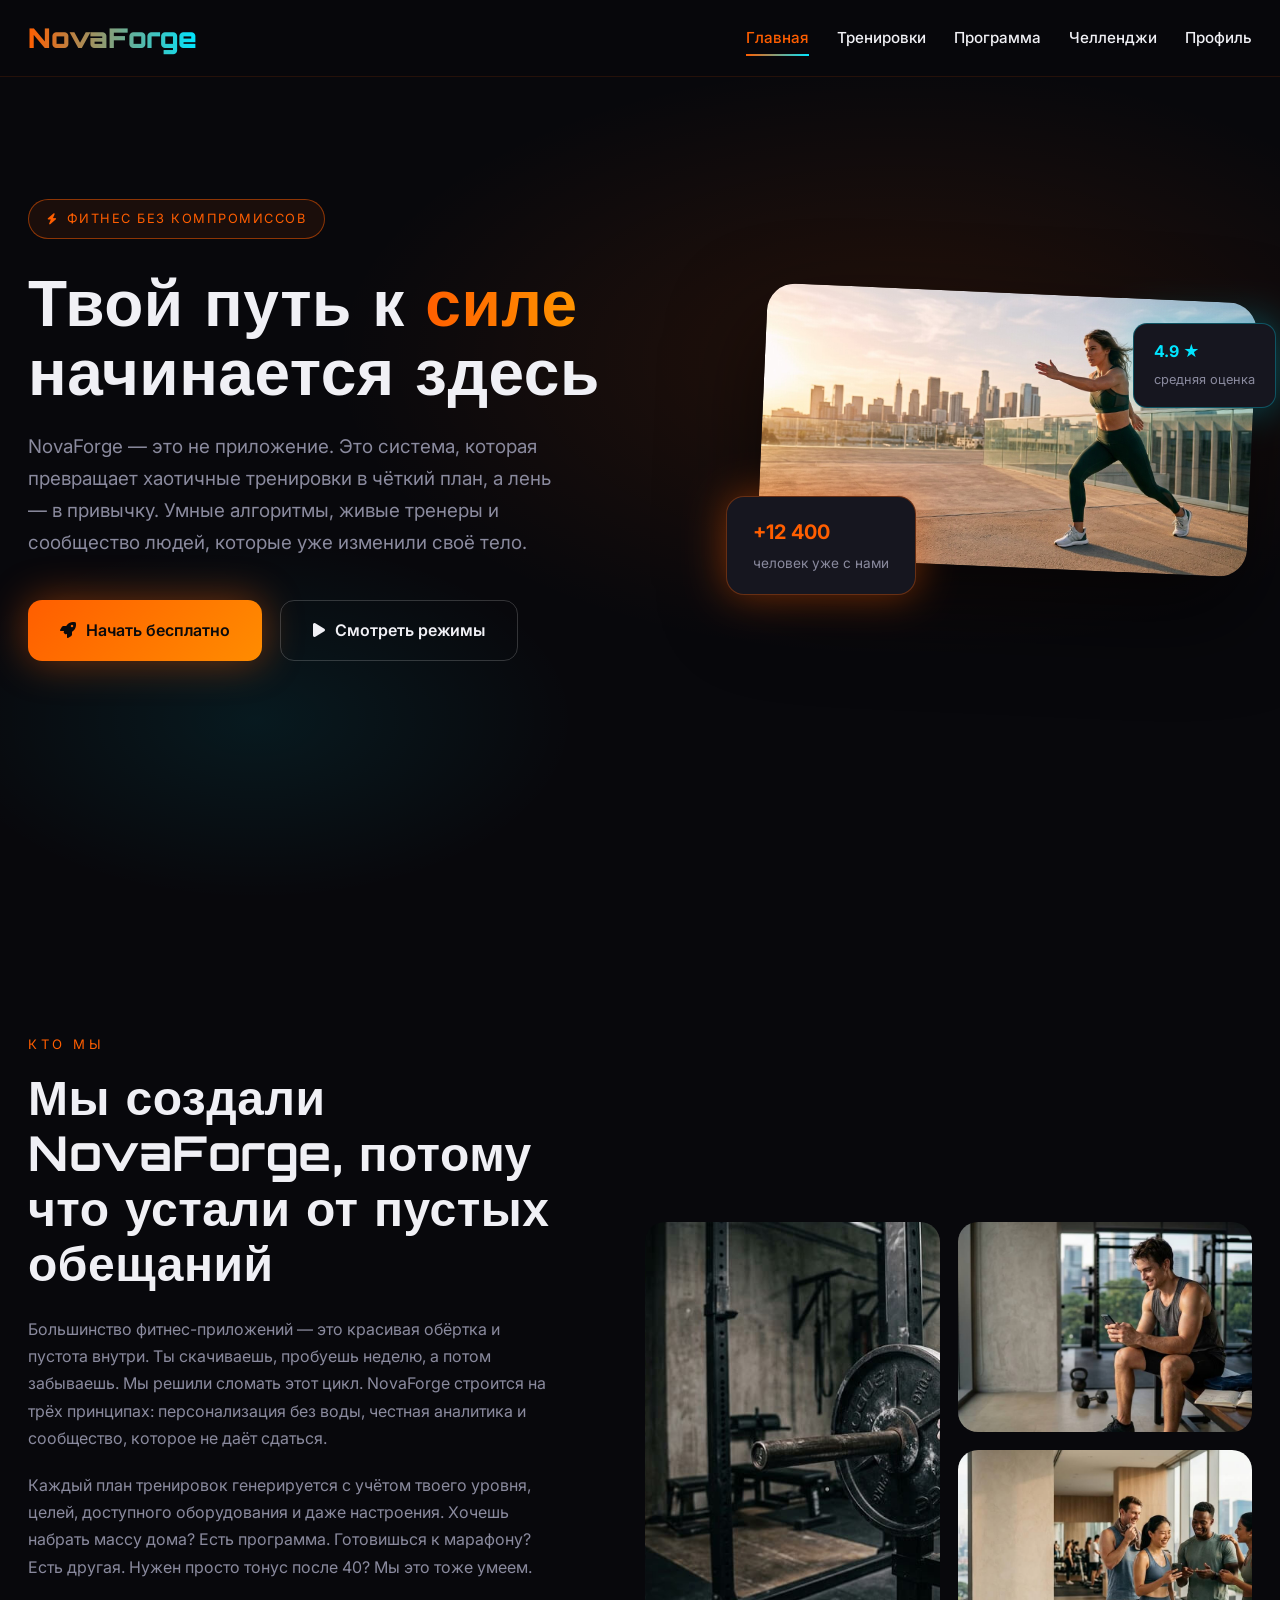
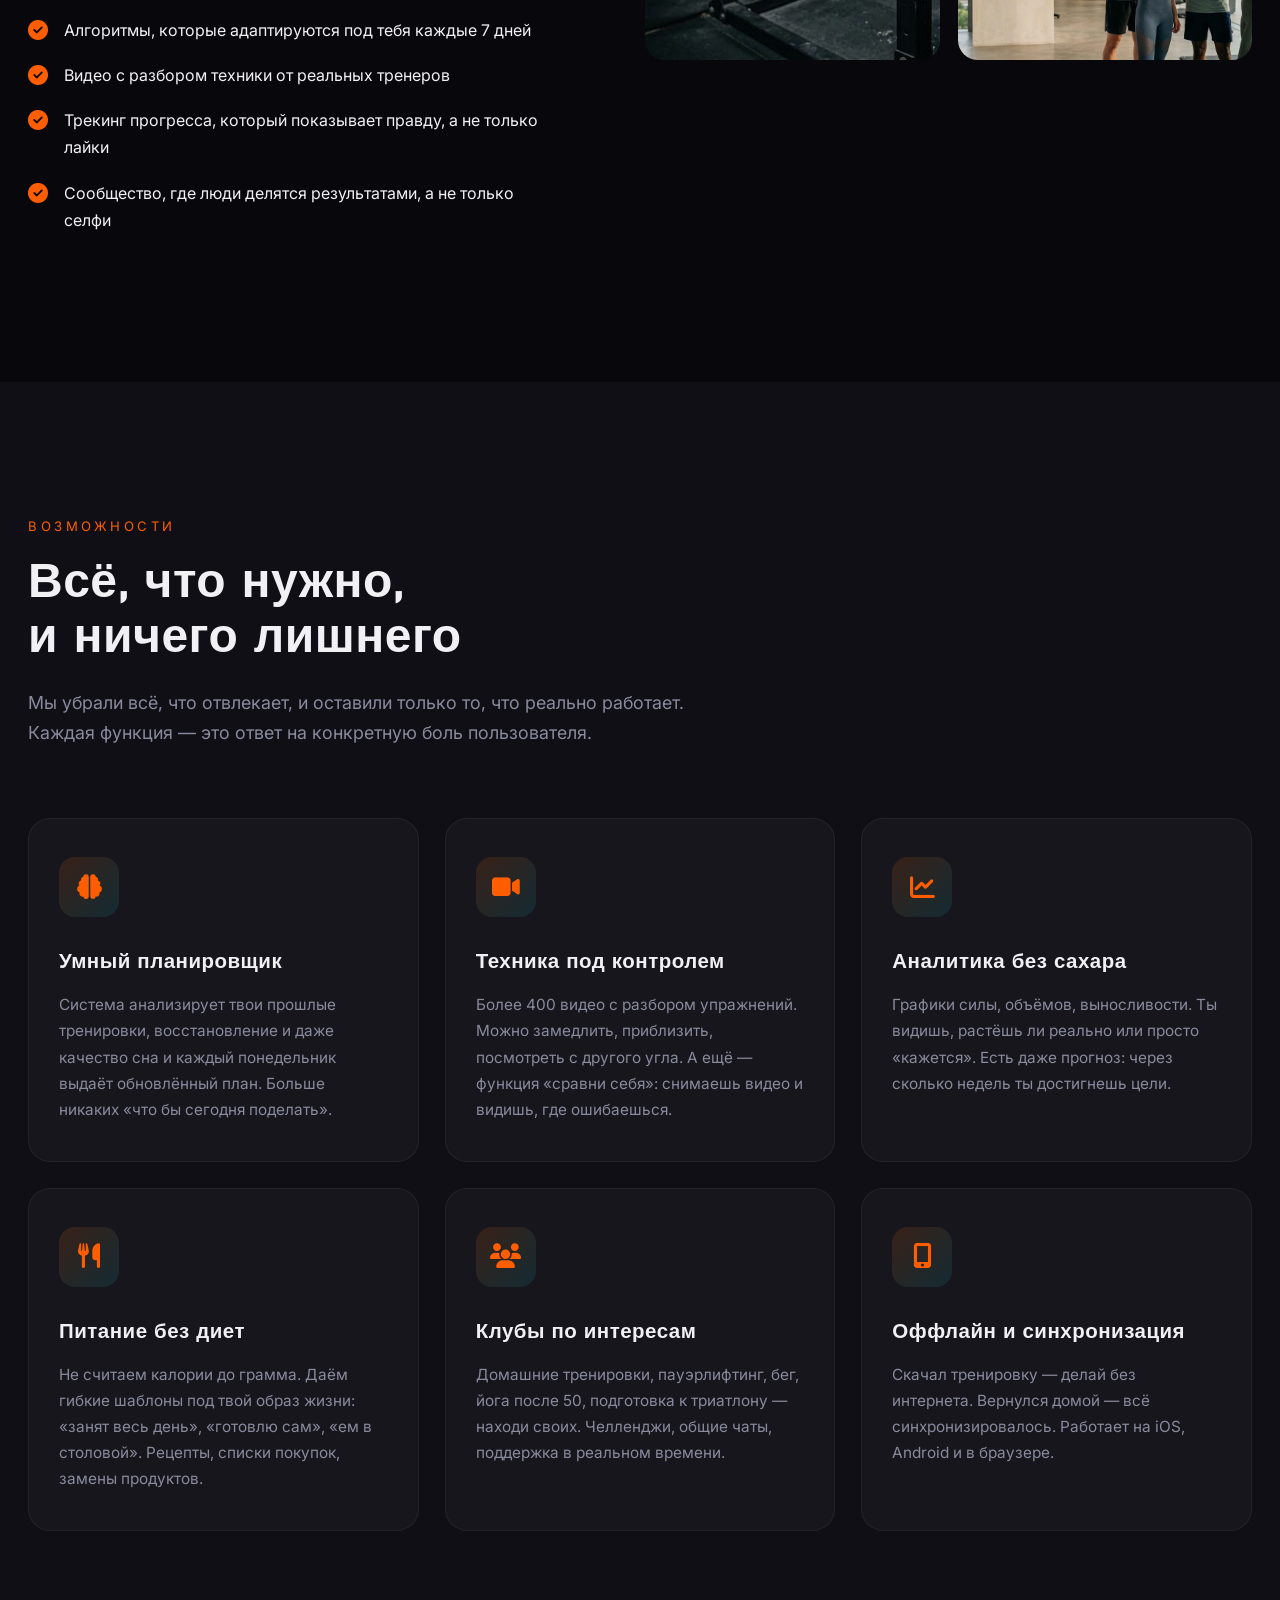
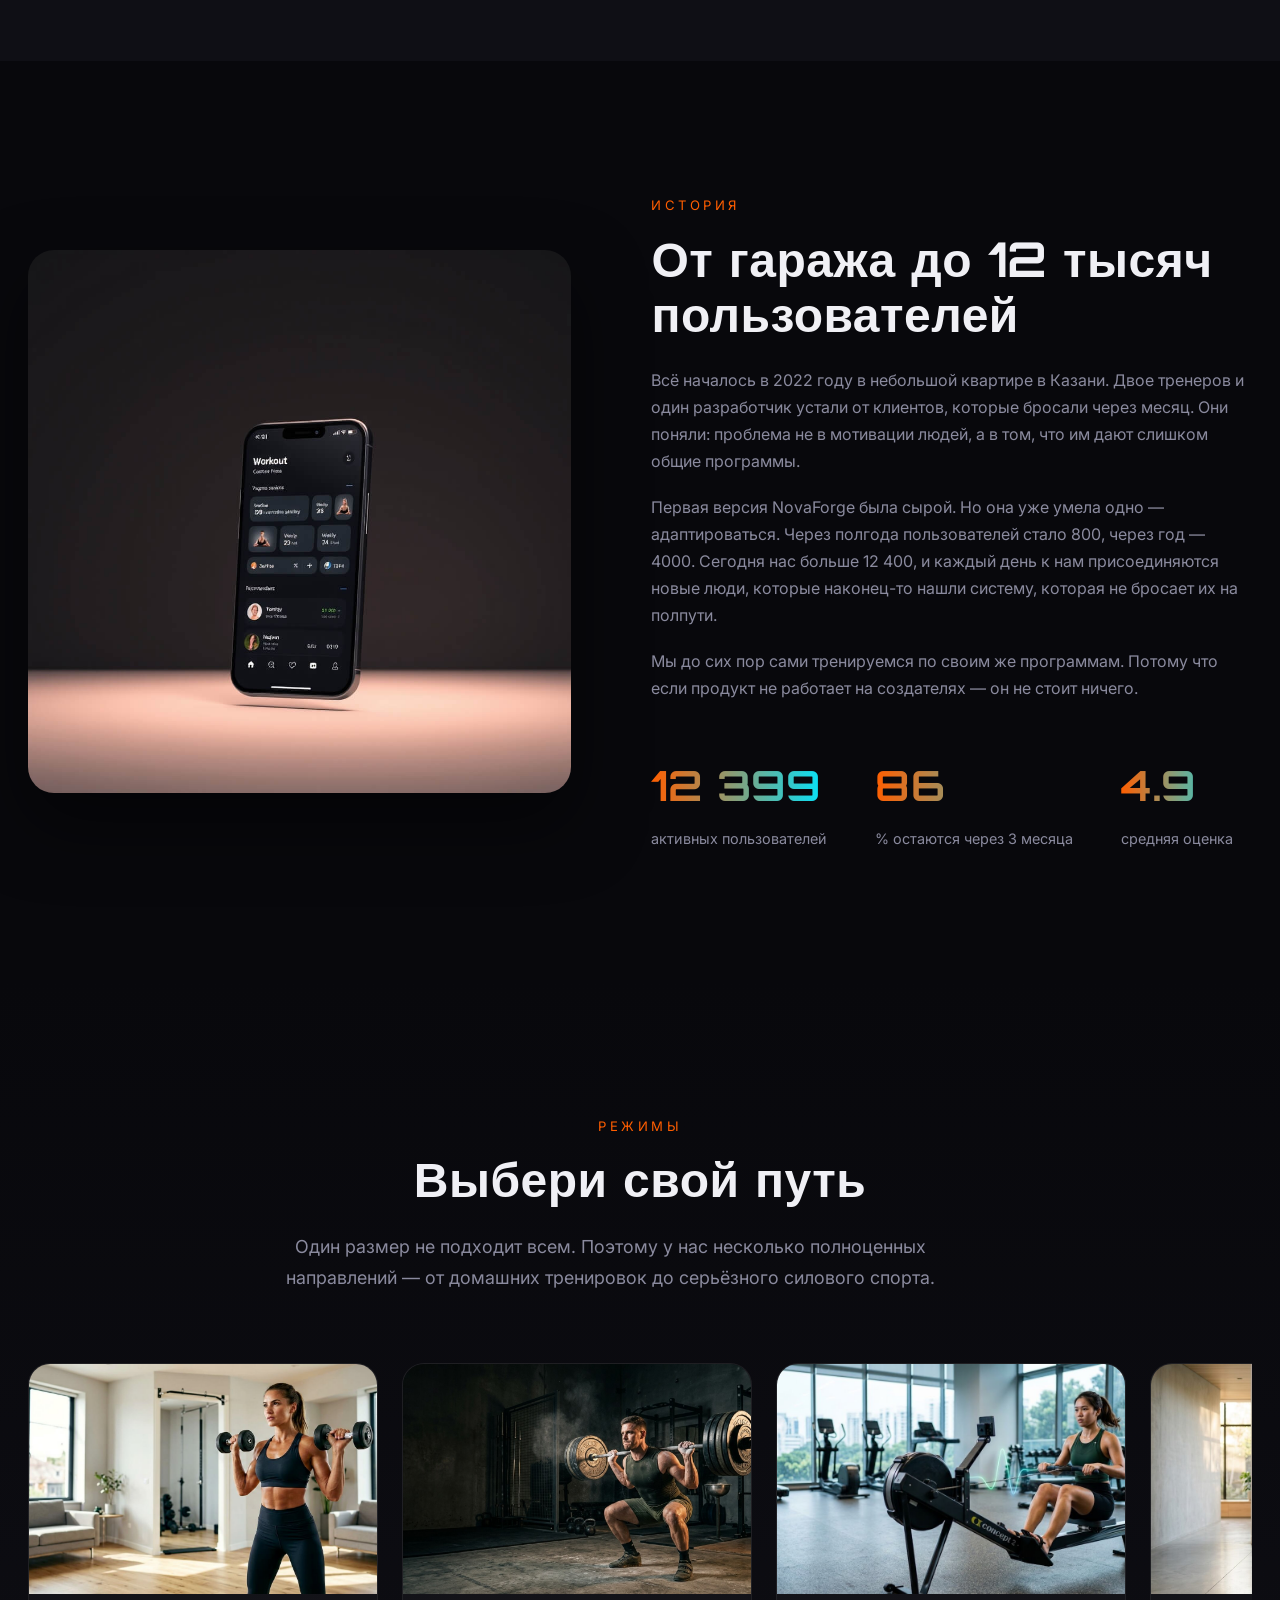
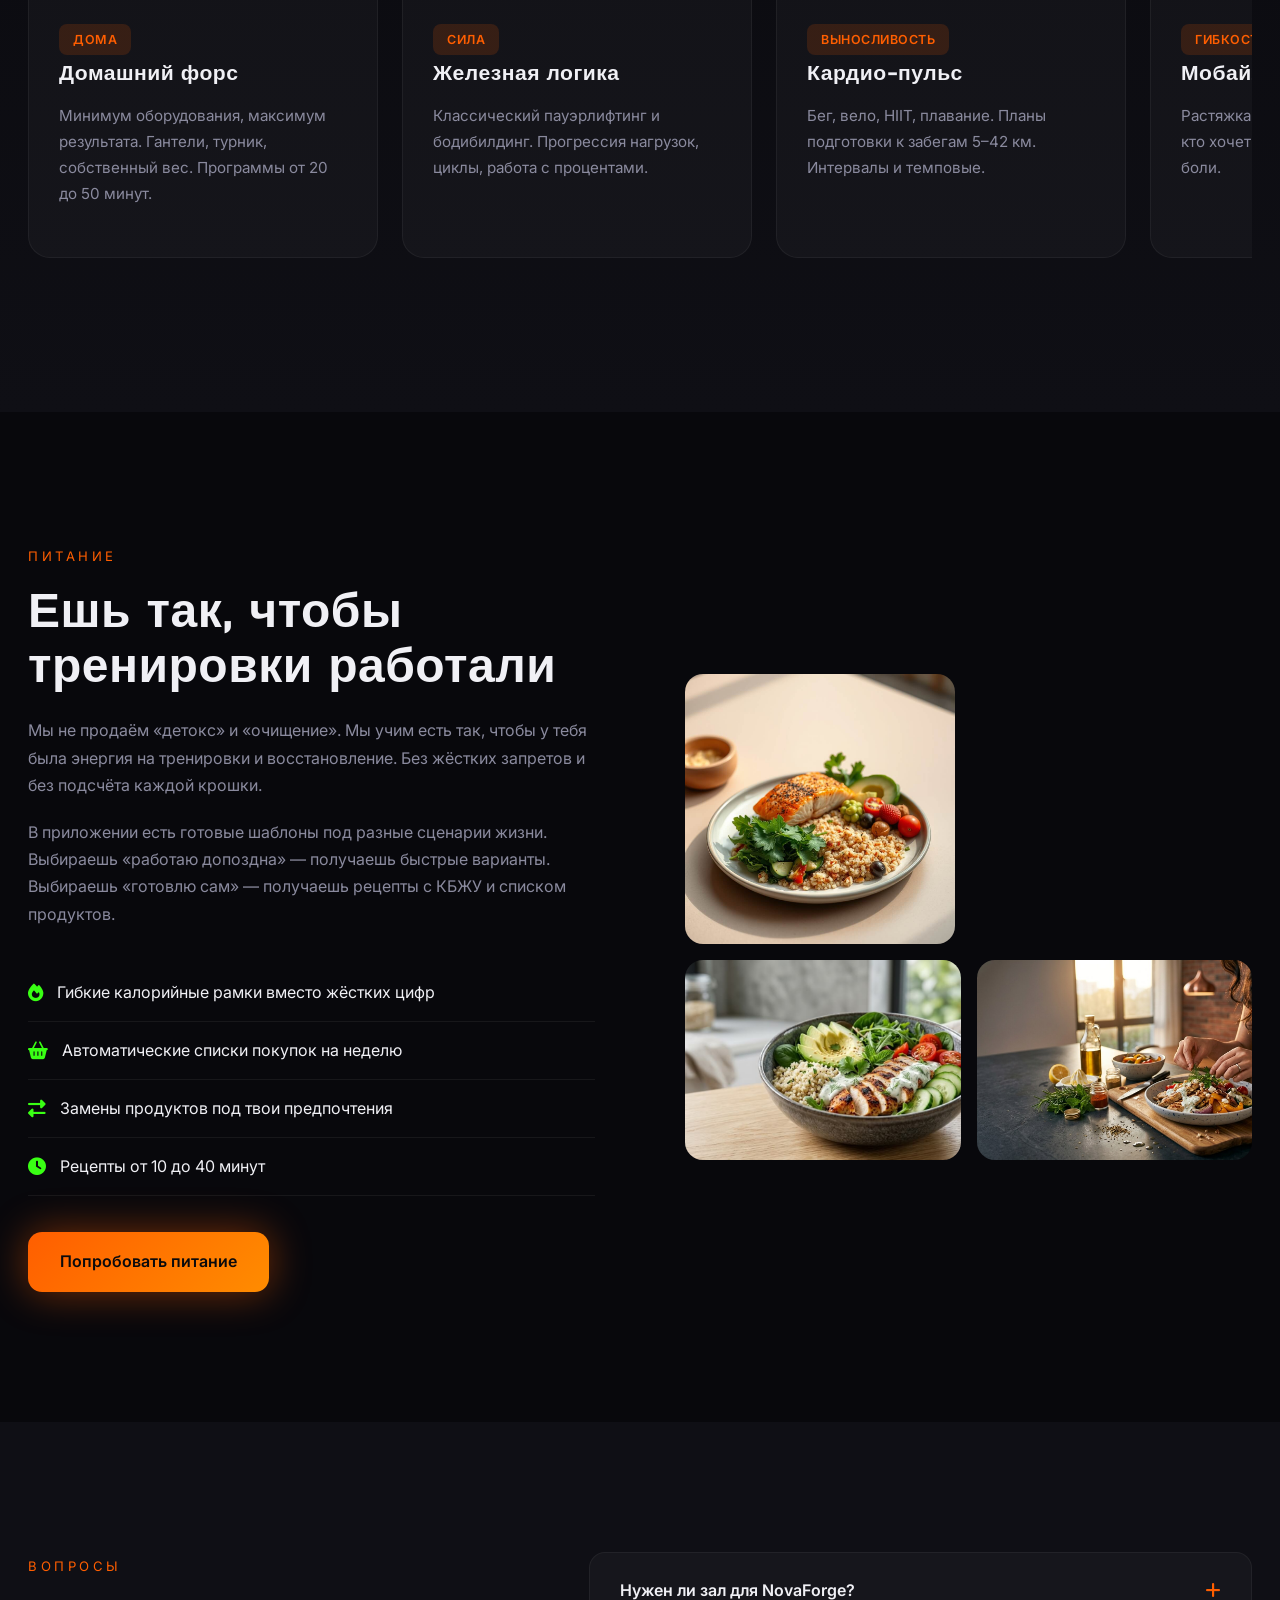
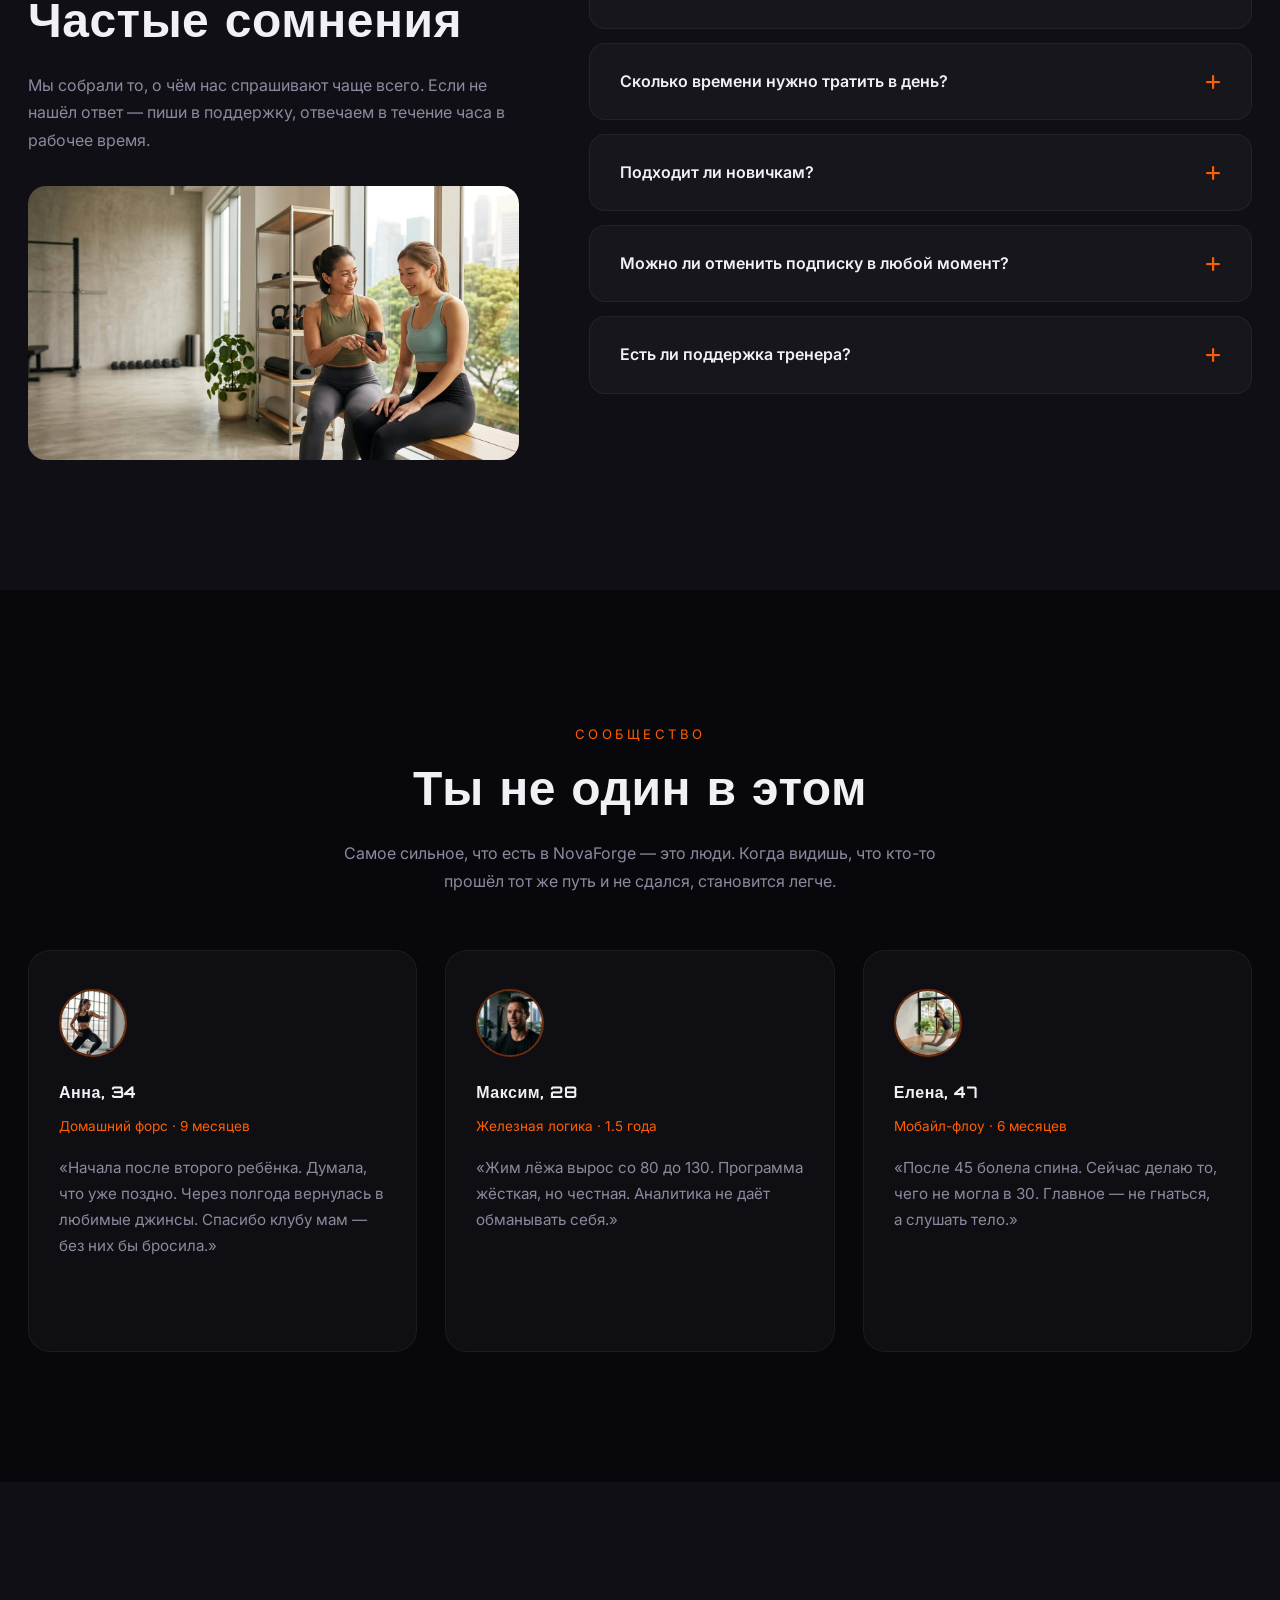
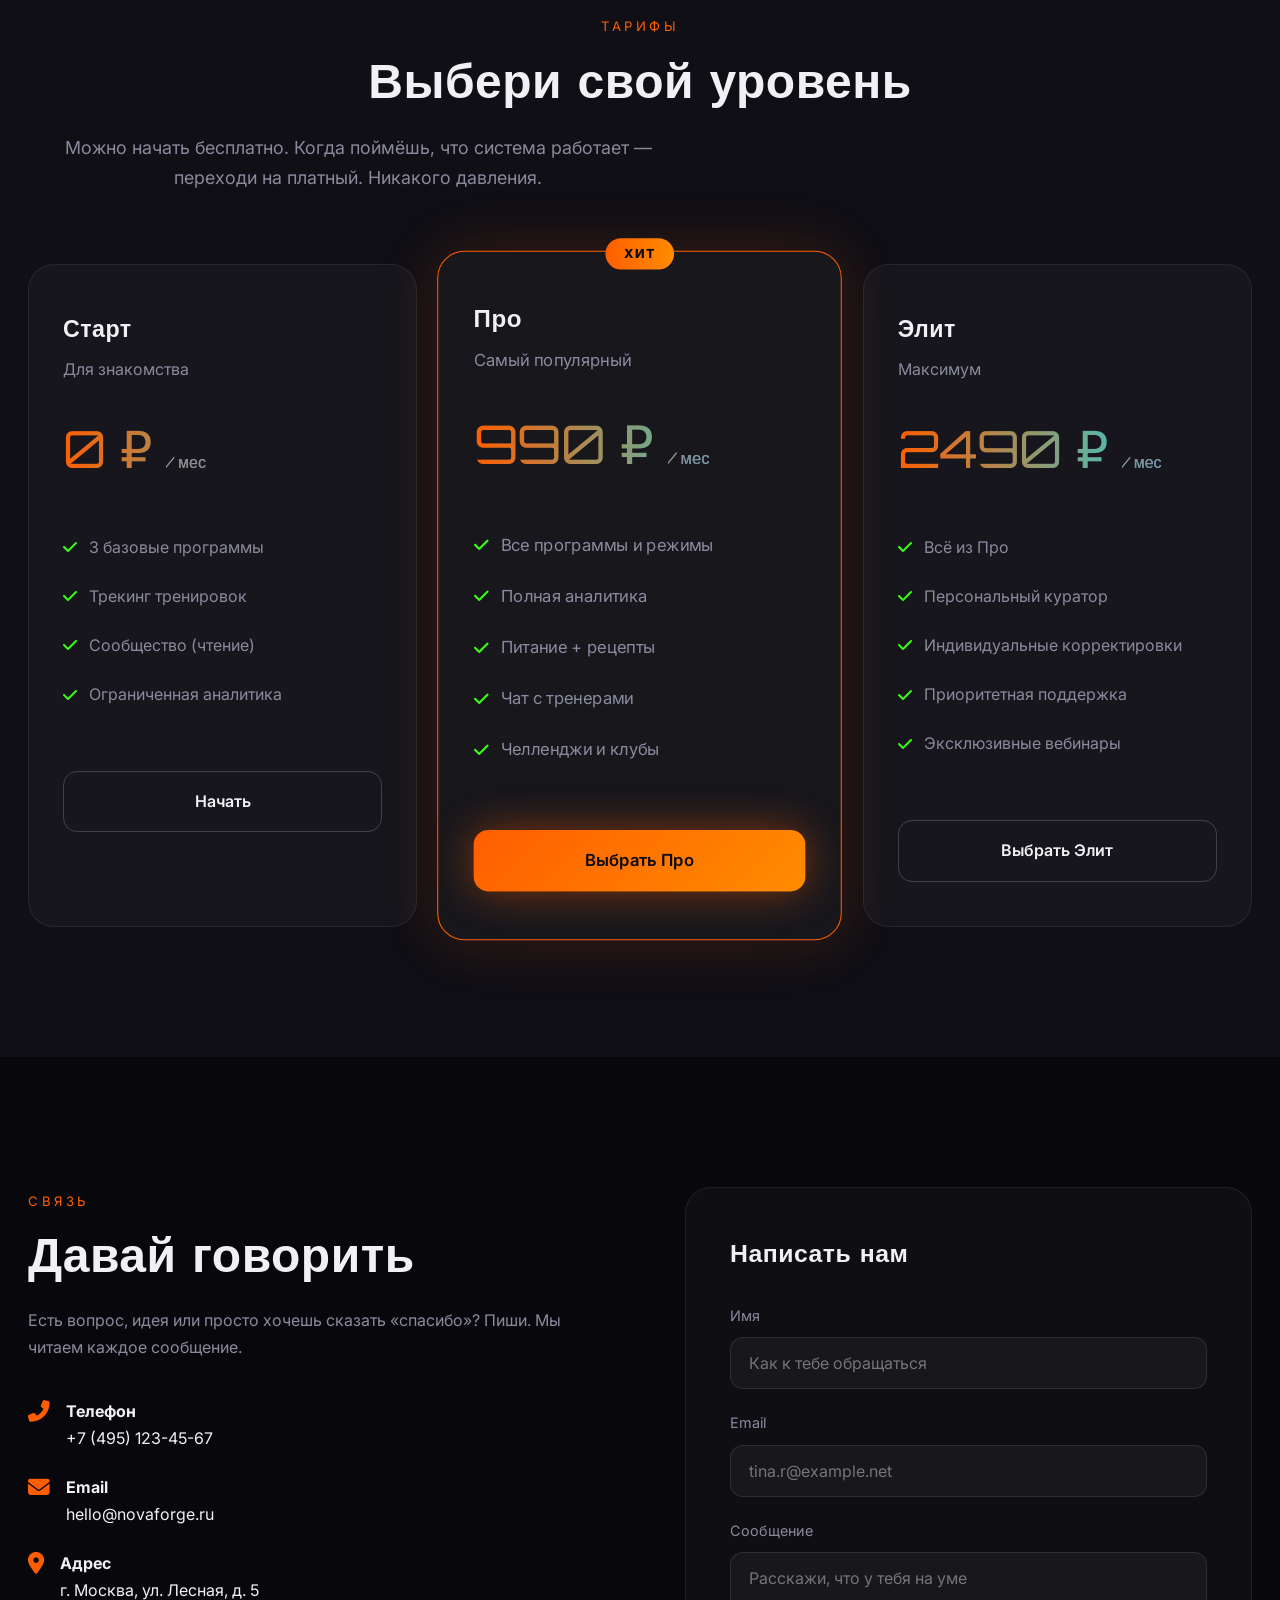
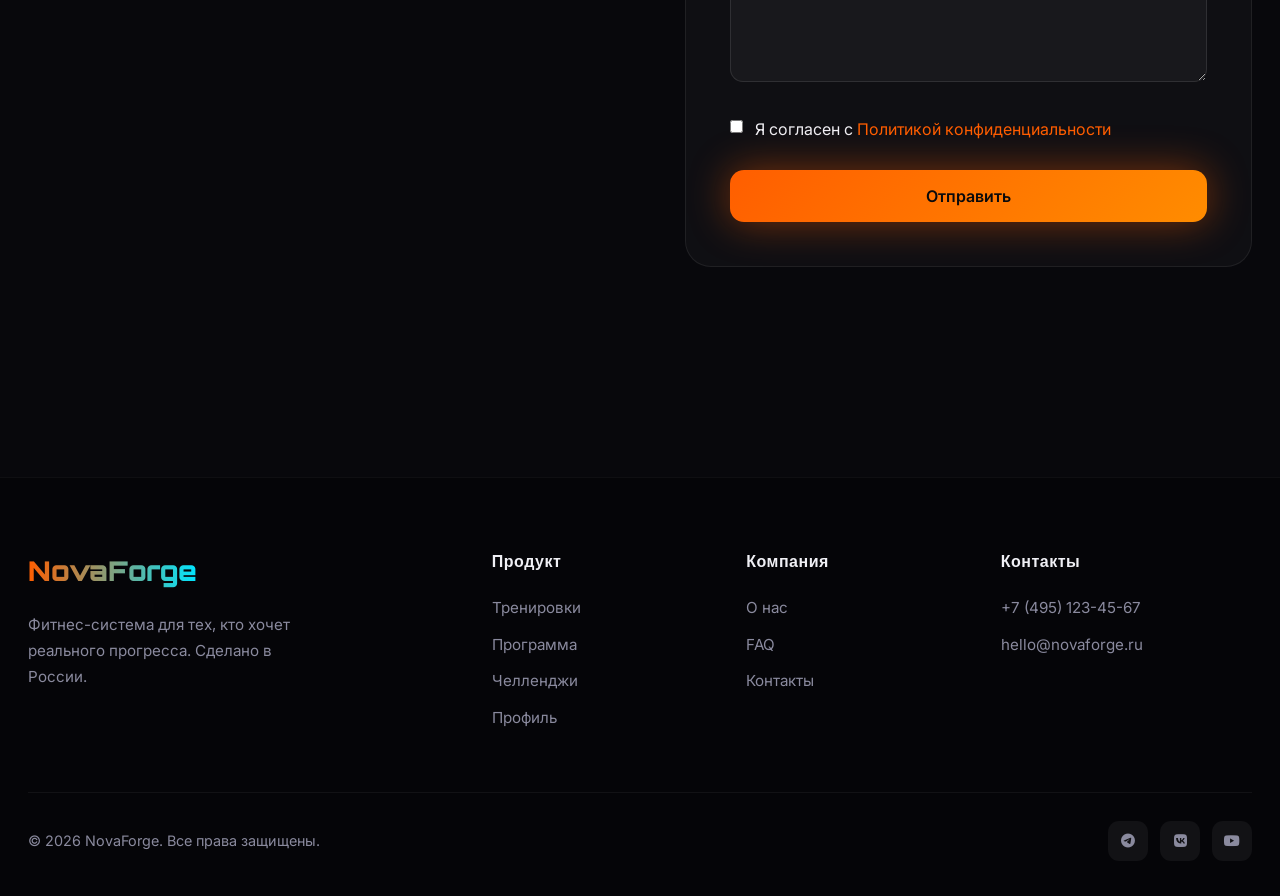
==== commit b850d1bf: "Update index.html" ====
--- a/index.html
+++ b/index.html
@@ -366,8 +366,7 @@
 <i class="fas fa-map-marker-alt"></i>
 <div>
 <strong>Адрес</strong><br>
-г. Москва, ул. Лесная, д. 5, стр. 1<br>
-БЦ «Белая Площадь», офис 412
+г. Москва, ул. Лесная, д. 5
 </div>
 </div>
 </div>
@@ -415,4 +414,4 @@
 
 <script src="script.js"></script>
 </body>
-</html>+</html>
